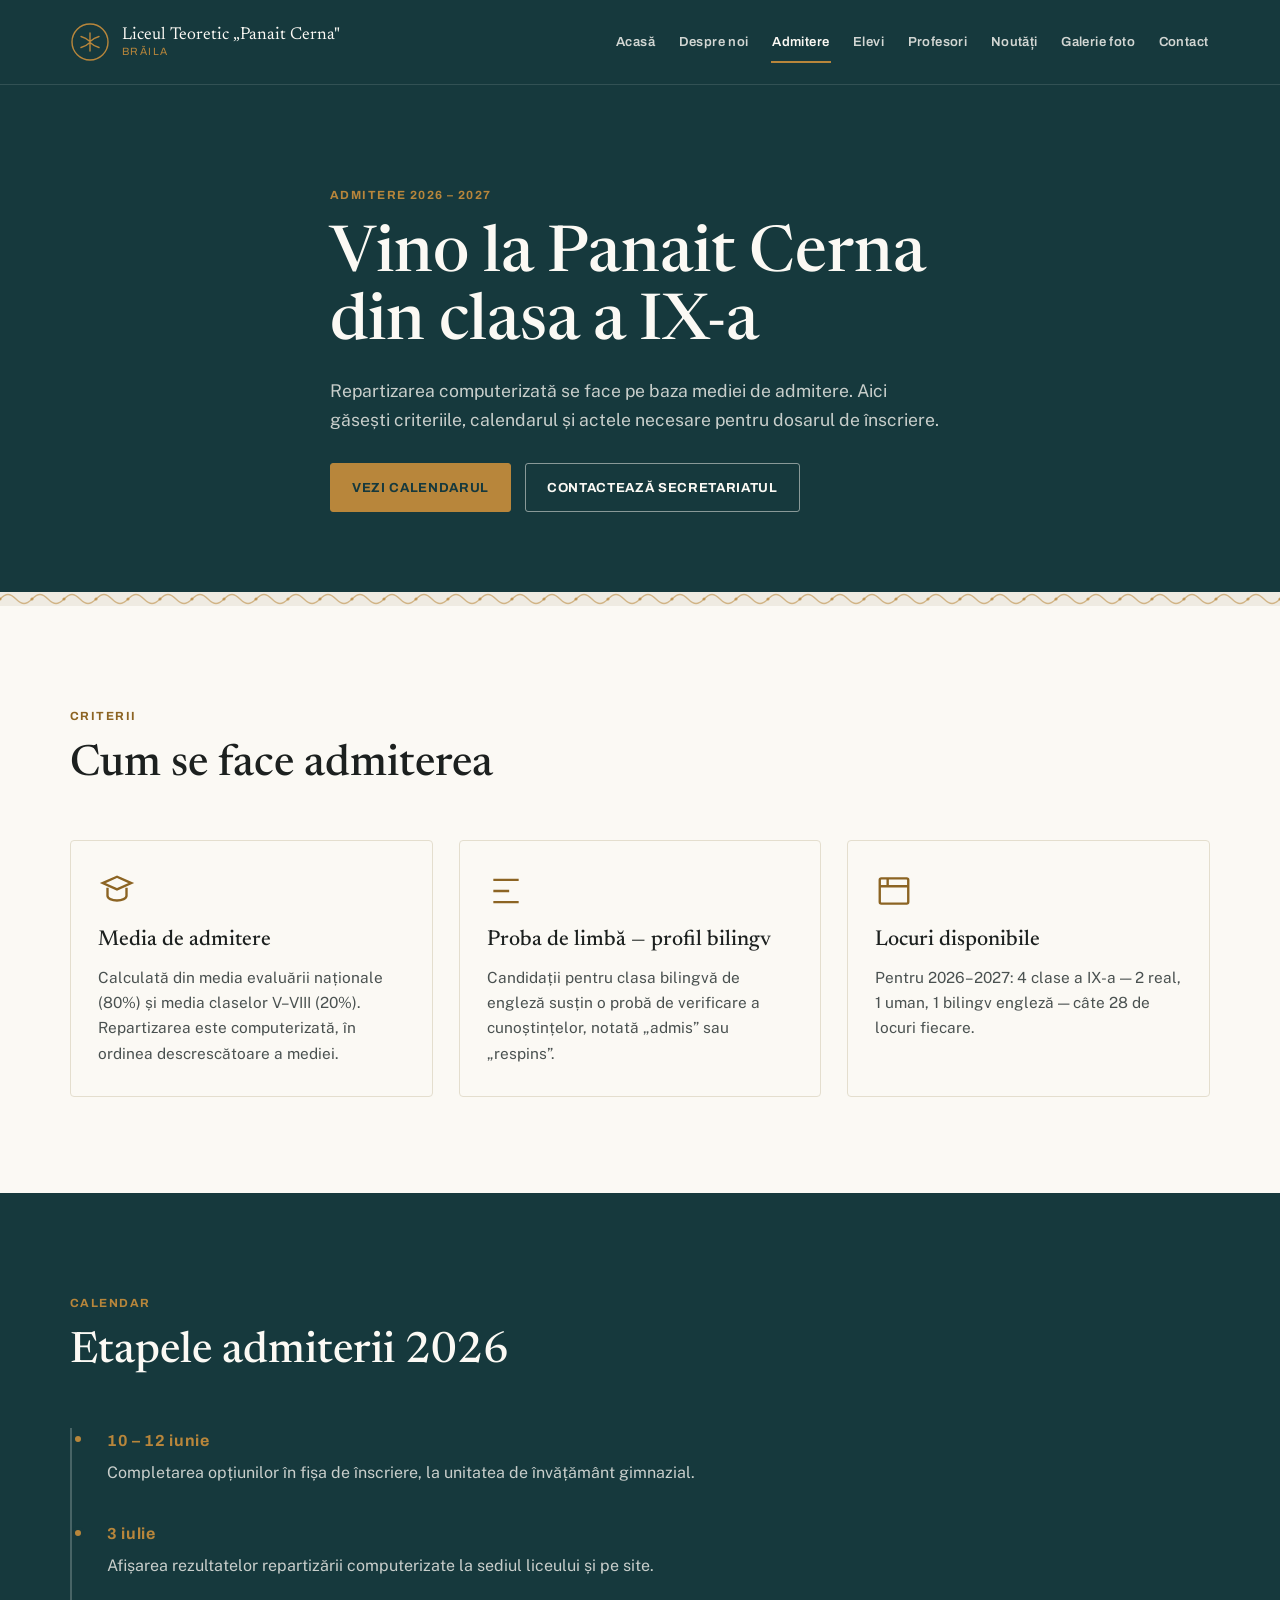
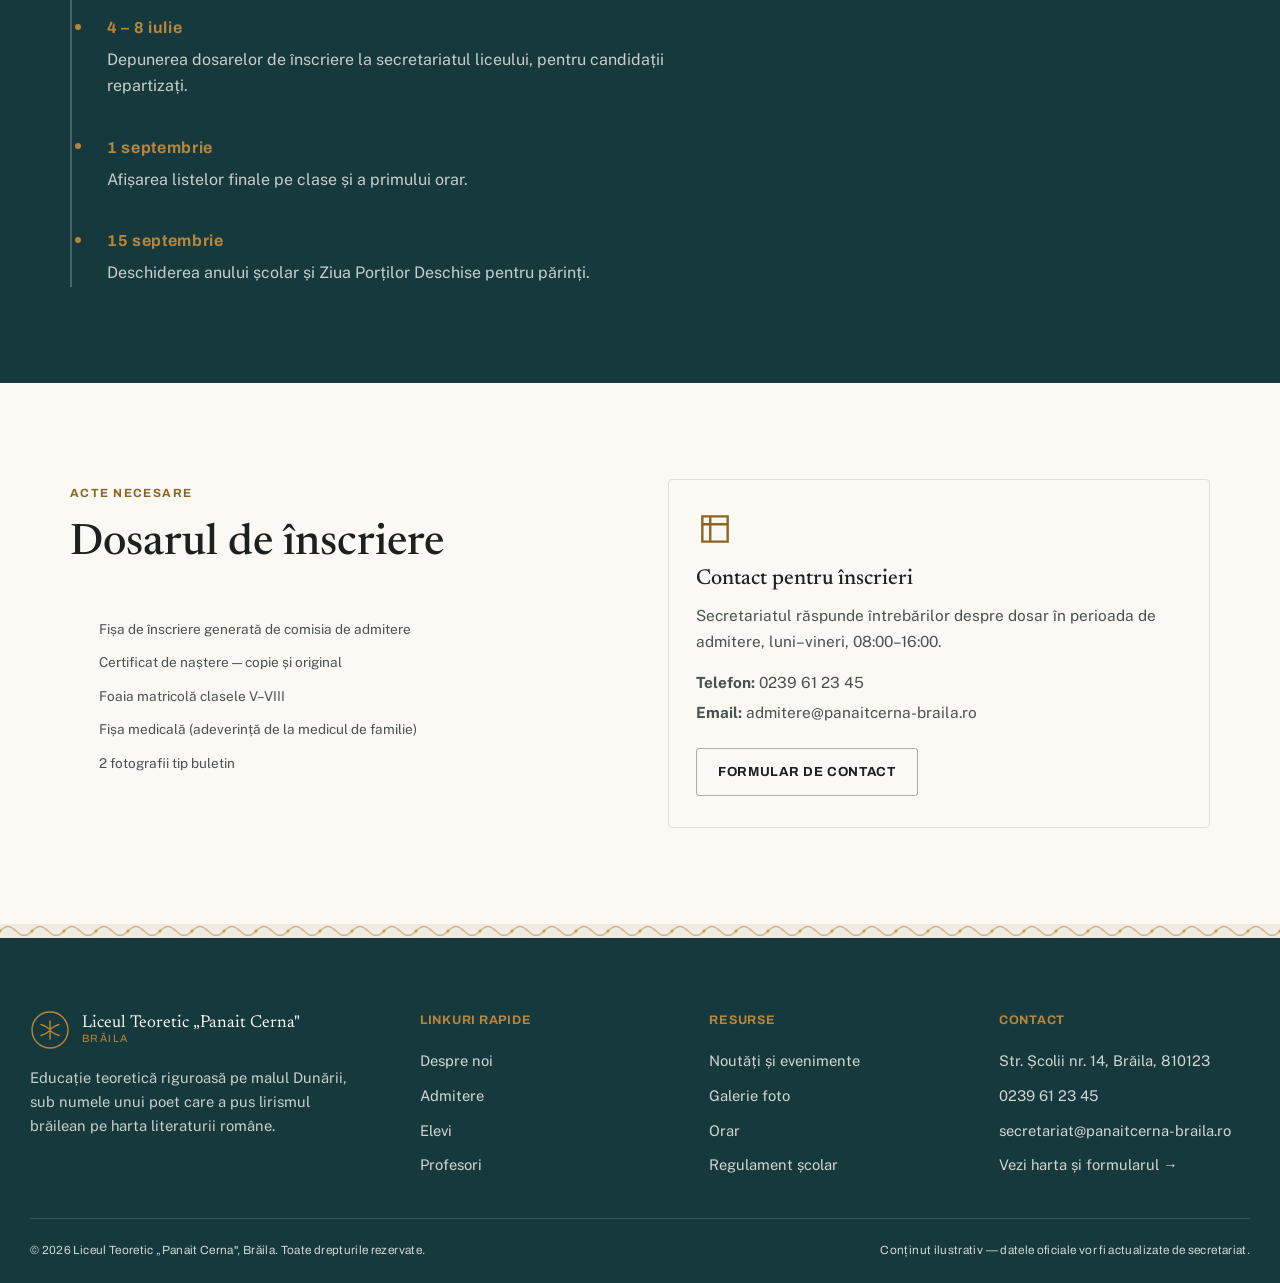
==== admitere.html @ e4e996fa "Site inițial Liceul Teoretic Panait Cerna - 8 pagini" ====
<!doctype html>
<html lang="ro">
<head>
<meta charset="UTF-8">
<meta name="viewport" content="width=device-width, initial-scale=1.0">
<title>Admitere — Liceul Teoretic „Panait Cerna" Brăila</title>
<link rel="stylesheet" href="assets/style.css">
</head>
<body>

<header class="site-header">
  <div class="container">
    <a href="index.html" class="brand">
      <svg class="brand-mark" viewBox="0 0 40 40" fill="none" stroke="currentColor" stroke-width="1.4">
        <circle cx="20" cy="20" r="18"/>
        <path d="M20 11v18M11 14.5c4.2 1 6.6 2.8 9 5 2.4-2.2 4.8-4 9-5M11 25.5c4.2-1 6.6-2.8 9-5 2.4 2.2 4.8 4 9 5" stroke-linecap="round" stroke-linejoin="round"/>
      </svg>
      <span class="brand-text">
        <span class="school">Liceul Teoretic „Panait Cerna"</span>
        <span class="city">Brăila</span>
      </span>
    </a>
    <nav class="main-nav" aria-label="Navigare principală">
      <a href="index.html">Acasă</a>
      <a href="despre-noi.html">Despre noi</a>
      <a href="admitere.html">Admitere</a>
      <a href="elevi.html">Elevi</a>
      <a href="profesori.html">Profesori</a>
      <a href="noutati.html">Noutăți</a>
      <a href="galerie.html">Galerie foto</a>
      <a href="contact.html">Contact</a>
    </nav>
    <button class="nav-toggle" aria-label="Deschide meniul" aria-expanded="false">
      <svg viewBox="0 0 24 24" fill="none" stroke="currentColor" stroke-width="2"><path d="M3 6h18M3 12h18M3 18h18" stroke-linecap="round"/></svg>
    </button>
  </div>
</header>

<main>

  <section class="page-hero">
    <div class="container" style="max-width:70ch">
      <span class="eyebrow">Admitere 2026 – 2027</span>
      <h1>Vino la Panait Cerna din clasa a IX-a</h1>
      <p class="lede">Repartizarea computerizată se face pe baza mediei de admitere. Aici găsești criteriile, calendarul și actele necesare pentru dosarul de înscriere.</p>
      <div class="hero-actions">
        <a href="#calendar" class="btn btn--brass">Vezi calendarul</a>
        <a href="contact.html" class="btn btn--outline">Contactează secretariatul</a>
      </div>
    </div>
  </section>

  <div class="ironwork"></div>

  <section class="section-alt">
    <div class="container">
      <div class="section-head reveal">
        <span class="eyebrow">Criterii</span>
        <h2>Cum se face admiterea</h2>
      </div>
      <div class="grid-3">
        <div class="card reveal">
          <svg class="icon" viewBox="0 0 24 24" fill="none" stroke="currentColor" stroke-width="1.5"><path d="M12 3 3 7l9 4 9-4-9-4Z"/><path d="M6 10v5c0 1.7 2.7 3 6 3s6-1.3 6-3v-5"/></svg>
          <h3>Media de admitere</h3>
          <p>Calculată din media evaluării naționale (80%) și media claselor V–VIII (20%). Repartizarea este computerizată, în ordinea descrescătoare a mediei.</p>
        </div>
        <div class="card reveal">
          <svg class="icon" viewBox="0 0 24 24" fill="none" stroke="currentColor" stroke-width="1.5"><path d="M4 5h16M4 12h10M4 19h16"/></svg>
          <h3>Proba de limbă — profil bilingv</h3>
          <p>Candidații pentru clasa bilingvă de engleză susțin o probă de verificare a cunoștințelor, notată „admis” sau „respins”.</p>
        </div>
        <div class="card reveal">
          <svg class="icon" viewBox="0 0 24 24" fill="none" stroke="currentColor" stroke-width="1.5"><rect x="3" y="4" width="18" height="16" rx="1"/><path d="M3 9h18M8 4v5"/></svg>
          <h3>Locuri disponibile</h3>
          <p>Pentru 2026–2027: 4 clase a IX-a — 2 real, 1 uman, 1 bilingv engleză — câte 28 de locuri fiecare.</p>
        </div>
      </div>
    </div>
  </section>

  <section class="section-deep" id="calendar">
    <div class="container">
      <div class="section-head reveal">
        <span class="eyebrow">Calendar</span>
        <h2>Etapele admiterii 2026</h2>
      </div>
      <div class="timeline reveal">
        <div class="timeline-item">
          <span class="year">10 – 12 iunie</span>
          <p>Completarea opțiunilor în fișa de înscriere, la unitatea de învățământ gimnazial.</p>
        </div>
        <div class="timeline-item">
          <span class="year">3 iulie</span>
          <p>Afișarea rezultatelor repartizării computerizate la sediul liceului și pe site.</p>
        </div>
        <div class="timeline-item">
          <span class="year">4 – 8 iulie</span>
          <p>Depunerea dosarelor de înscriere la secretariatul liceului, pentru candidații repartizați.</p>
        </div>
        <div class="timeline-item">
          <span class="year">1 septembrie</span>
          <p>Afișarea listelor finale pe clase și a primului orar.</p>
        </div>
        <div class="timeline-item">
          <span class="year">15 septembrie</span>
          <p>Deschiderea anului școlar și Ziua Porților Deschise pentru părinți.</p>
        </div>
      </div>
    </div>
  </section>

  <section class="section-alt">
    <div class="container contact-grid">
      <div class="reveal">
        <span class="eyebrow" style="color:var(--brass-deep)">Acte necesare</span>
        <h2 style="margin:.9rem 0 1.3rem">Dosarul de înscriere</h2>
        <div class="dept" style="border:none; box-shadow:none">
          <ul>
            <li><span>Fișa de înscriere generată de comisia de admitere</span></li>
            <li><span>Certificat de naștere — copie și original</span></li>
            <li><span>Foaia matricolă clasele V–VIII</span></li>
            <li><span>Fișa medicală (adeverință de la medicul de familie)</span></li>
            <li><span>2 fotografii tip buletin</span></li>
          </ul>
        </div>
      </div>
      <div class="card reveal">
        <svg class="icon" viewBox="0 0 24 24" fill="none" stroke="currentColor" stroke-width="1.5"><path d="M4 4h16v16H4z"/><path d="M4 9h16M9 4v16"/></svg>
        <h3>Contact pentru înscrieri</h3>
        <p style="margin-bottom:1rem">Secretariatul răspunde întrebărilor despre dosar în perioada de admitere, luni–vineri, 08:00–16:00.</p>
        <p style="margin-bottom:.3rem"><strong>Telefon:</strong> 0239 61 23 45</p>
        <p style="margin-bottom:1.4rem"><strong>Email:</strong> admitere@panaitcerna-braila.ro</p>
        <a href="contact.html" class="btn btn--outline-ink">Formular de contact</a>
      </div>
    </div>
  </section>

</main>

<div class="ironwork"></div>
<footer class="site-footer">
  <div class="container footer-grid">
    <div class="footer-about">
      <a href="index.html" class="brand">
        <svg class="brand-mark" viewBox="0 0 40 40" fill="none" stroke="currentColor" stroke-width="1.4">
          <circle cx="20" cy="20" r="18"/>
          <path d="M20 11v18M11 14.5c4.2 1 6.6 2.8 9 5 2.4-2.2 4.8-4 9-5M11 25.5c4.2-1 6.6-2.8 9-5 2.4 2.2 4.8 4 9 5" stroke-linecap="round" stroke-linejoin="round"/>
        </svg>
        <span class="brand-text">
          <span class="school">Liceul Teoretic „Panait Cerna"</span>
          <span class="city">Brăila</span>
        </span>
      </a>
      <p>Educație teoretică riguroasă pe malul Dunării, sub numele unui poet care a pus lirismul brăilean pe harta literaturii române.</p>
    </div>
    <div>
      <h4>Linkuri rapide</h4>
      <ul>
        <li><a href="despre-noi.html">Despre noi</a></li>
        <li><a href="admitere.html">Admitere</a></li>
        <li><a href="elevi.html">Elevi</a></li>
        <li><a href="profesori.html">Profesori</a></li>
      </ul>
    </div>
    <div>
      <h4>Resurse</h4>
      <ul>
        <li><a href="noutati.html">Noutăți și evenimente</a></li>
        <li><a href="galerie.html">Galerie foto</a></li>
        <li><a href="elevi.html#orar">Orar</a></li>
        <li><a href="elevi.html#regulament">Regulament școlar</a></li>
      </ul>
    </div>
    <div>
      <h4>Contact</h4>
      <ul>
        <li>Str. Școlii nr. 14, Brăila, 810123</li>
        <li>0239 61 23 45</li>
        <li>secretariat@panaitcerna-braila.ro</li>
        <li><a href="contact.html">Vezi harta și formularul →</a></li>
      </ul>
    </div>
  </div>
  <div class="container footer-bottom">
    <span>© 2026 Liceul Teoretic „Panait Cerna", Brăila. Toate drepturile rezervate.</span>
    <span>Conținut ilustrativ — datele oficiale vor fi actualizate de secretariat.</span>
  </div>
</footer>
<script src="assets/main.js"></script>
</body>
</html>
---- assets/style.css ----
/* =========================================================
   Liceul Teoretic „Panait Cerna" — Brăila
   Sistem de design: petrol de Dunăre + alamă + piatră
========================================================= */

@import url('https://fonts.googleapis.com/css2?family=Newsreader:ital,opsz,wght@0,6..72,400;0,6..72,500;0,6..72,600;1,6..72,500&family=Public+Sans:wght@400;500;600;700&family=Archivo:wght@600;700&display=swap');

:root{
  --teal-deep:#16393D;
  --teal:#24565C;
  --teal-tint:#1F4A50;
  --brass:#B8863B;
  --brass-deep:#8C6423;
  --terracotta:#B4552F;
  --stone:#EFEBE2;
  --stone-dim:#E4DECE;
  --ink:#1C201F;
  --ink-soft:#4A5150;
  --paper:#FBF9F4;

  --font-display:'Newsreader', Georgia, 'Times New Roman', serif;
  --font-body:'Public Sans', 'Segoe UI', sans-serif;
  --font-label:'Archivo', 'Segoe UI', sans-serif;

  --container:1220px;
  --nav-h:84px;
}

*,*::before,*::after{ box-sizing:border-box; }
html{ scroll-behavior:smooth; scroll-padding-top:var(--nav-h); }
@media (prefers-reduced-motion:reduce){ html{ scroll-behavior:auto; } }

body{
  margin:0;
  background:var(--stone);
  color:var(--ink);
  font-family:var(--font-body);
  font-size:16px;
  line-height:1.65;
  -webkit-font-smoothing:antialiased;
}

img,svg{ display:block; max-width:100%; }
a{ color:inherit; text-decoration:none; }

h1,h2,h3,h4{ font-family:var(--font-display); font-weight:500; margin:0; text-wrap:balance; }
h1{ font-size:clamp(2.4rem,5vw,4rem); line-height:1.06; }
h2{ font-size:clamp(1.9rem,3.4vw,2.7rem); line-height:1.12; }
h3{ font-size:1.35rem; line-height:1.25; }
p{ margin:0; }

.lede{ font-size:1.1rem; color:var(--ink-soft); max-width:56ch; }

.eyebrow{
  font-family:var(--font-label);
  font-weight:700;
  font-size:.74rem;
  letter-spacing:.12em;
  text-transform:uppercase;
  display:inline-flex;
  align-items:center;
  gap:.6em;
}

.container{ max-width:var(--container); margin:0 auto; padding:0 clamp(1.2rem,4vw,2.5rem); }

.visually-hidden{
  position:absolute; width:1px; height:1px; overflow:hidden;
  clip:rect(0 0 0 0); white-space:nowrap; border:0; padding:0; margin:-1px;
}

:focus-visible{ outline:3px solid var(--brass); outline-offset:3px; }

/* ---------- ironwork divider (signature motif) ---------- */
.ironwork{
  height:14px;
  background-image:url("data:image/svg+xml,%3Csvg xmlns='http://www.w3.org/2000/svg' width='64' height='14' viewBox='0 0 64 14'%3E%3Cpath d='M0,7 C6,1 10,1 16,7 C22,13 26,13 32,7 C38,1 42,1 48,7 C54,13 58,13 64,7' fill='none' stroke='%23B8863B' stroke-width='1.4' opacity='0.55'/%3E%3Ccircle cx='0' cy='7' r='1.6' fill='%23B8863B' opacity='0.7'/%3E%3Ccircle cx='32' cy='7' r='1.6' fill='%23B8863B' opacity='0.7'/%3E%3Ccircle cx='64' cy='7' r='1.6' fill='%23B8863B' opacity='0.7'/%3E%3C/svg%3E");
  background-repeat:repeat-x;
  background-size:64px 14px;
  background-position:center;
}
.ironwork--dim{ opacity:.6; }

/* ---------- buttons ---------- */
.btn{
  display:inline-flex; align-items:center; gap:.6em;
  font-family:var(--font-label); font-weight:700;
  font-size:.82rem; letter-spacing:.05em; text-transform:uppercase;
  padding:.95em 1.6em; border-radius:3px;
  border:1.5px solid transparent;
  transition:transform .16s ease, background .16s ease, color .16s ease, border-color .16s ease;
  cursor:pointer;
}
.btn:hover{ transform:translateY(-2px); }
.btn--brass{ background:var(--brass); color:var(--teal-deep); border-color:var(--brass); }
.btn--brass:hover{ background:var(--paper); color:var(--teal-deep); border-color:var(--paper); }
.btn--outline{ background:transparent; color:var(--paper); border-color:color-mix(in srgb, var(--paper) 50%, transparent); }
.btn--outline:hover{ background:var(--paper); color:var(--teal-deep); border-color:var(--paper); }
.btn--outline-ink{ background:transparent; color:var(--ink); border-color:color-mix(in srgb, var(--ink) 35%, transparent); }
.btn--outline-ink:hover{ background:var(--ink); color:var(--paper); border-color:var(--ink); }

/* ---------- header / nav ---------- */
.site-header{
  position:sticky; top:0; z-index:100;
  background:var(--teal-deep);
  border-bottom:1px solid color-mix(in srgb, var(--paper) 12%, transparent);
}
.site-header .container{
  height:var(--nav-h);
  display:flex; align-items:center; justify-content:space-between; gap:1.5rem;
}
.brand{ display:flex; align-items:center; gap:.75rem; color:var(--paper); }
.brand-mark{ width:40px; height:40px; flex:none; color:var(--brass); }
.brand-text{ display:flex; flex-direction:column; line-height:1.15; }
.brand-text .school{ font-family:var(--font-display); font-size:1.08rem; }
.brand-text .city{ font-family:var(--font-label); font-size:.66rem; letter-spacing:.14em; text-transform:uppercase; color:var(--brass); }

.main-nav{ display:flex; align-items:center; gap:clamp(.9rem,1.6vw,1.7rem); }
.main-nav a{
  font-family:var(--font-label); font-weight:600; font-size:.82rem;
  letter-spacing:.03em; color:color-mix(in srgb, var(--paper) 82%, transparent);
  padding:.4rem .1rem; position:relative;
}
.main-nav a::after{
  content:''; position:absolute; left:0; right:0; bottom:-4px; height:2px;
  background:var(--brass); transform:scaleX(0); transition:transform .18s ease;
}
.main-nav a:hover{ color:var(--paper); }
.main-nav a:hover::after,
.main-nav a[aria-current="page"]::after{ transform:scaleX(1); }
.main-nav a[aria-current="page"]{ color:var(--paper); }

.nav-toggle{
  display:none; background:transparent; border:1.5px solid color-mix(in srgb, var(--paper) 40%, transparent);
  border-radius:3px; width:42px; height:38px; align-items:center; justify-content:center;
  color:var(--paper); cursor:pointer;
}
.nav-toggle svg{ width:20px; height:20px; }

@media (max-width:980px){
  .main-nav{
    position:absolute; top:var(--nav-h); left:0; right:0;
    background:var(--teal-deep); flex-direction:column; align-items:stretch;
    padding:.5rem 0 1.2rem; gap:0;
    border-bottom:1px solid color-mix(in srgb, var(--paper) 14%, transparent);
    display:none;
  }
  .main-nav.is-open{ display:flex; }
  .main-nav a{ padding:.85rem clamp(1.2rem,4vw,2.5rem); }
  .main-nav a::after{ display:none; }
  .main-nav a[aria-current="page"]{ background:color-mix(in srgb, var(--paper) 8%, transparent); color:var(--brass); }
  .nav-toggle{ display:inline-flex; }
}

/* ---------- page hero ---------- */
.page-hero{ background:var(--teal-deep); color:var(--paper); padding:clamp(3.5rem,8vw,6rem) 0 clamp(3rem,7vw,5rem); }
.page-hero .eyebrow{ color:var(--brass); margin-bottom:1.1rem; }
.page-hero h1{ margin-bottom:1.1rem; max-width:24ch; }
.page-hero .lede{ color:color-mix(in srgb, var(--paper) 78%, transparent); }
.page-hero .hero-actions{ display:flex; flex-wrap:wrap; gap:.9rem; margin-top:1.8rem; }

.hero-home{ padding-top:clamp(4.5rem,10vw,7rem); }
.hero-home .container{ display:grid; grid-template-columns:1.25fr .85fr; gap:clamp(2rem,5vw,3.5rem); align-items:center; }
@media (max-width:900px){ .hero-home .container{ grid-template-columns:1fr; } }

.hero-emblem{ display:flex; justify-content:center; }
.hero-emblem svg{ width:min(230px,70%); }

/* ---------- sections ---------- */
section{ padding:clamp(4rem,8vw,6rem) 0; }
.section-alt{ background:var(--paper); }
.section-deep{ background:var(--teal-deep); color:var(--paper); }
.section-deep .eyebrow{ color:var(--brass); }
.section-head{ max-width:60ch; margin-bottom:clamp(2.2rem,5vw,3.2rem); }
.section-head .eyebrow{ color:var(--brass-deep); margin-bottom:.9rem; }
.section-deep .section-head .eyebrow{ color:var(--brass); }
.section-head h2{ margin-bottom:.9rem; }

/* ---------- stat row ---------- */
.stat-row{ display:grid; grid-template-columns:repeat(4,1fr); gap:1.5rem; }
@media (max-width:760px){ .stat-row{ grid-template-columns:repeat(2,1fr); } }
.stat{ border-left:2px solid var(--brass); padding-left:1rem; }
.stat .num{ font-family:var(--font-display); font-size:clamp(1.8rem,3.4vw,2.6rem); display:block; }
.stat .label{ font-family:var(--font-label); font-size:.72rem; letter-spacing:.06em; text-transform:uppercase; color:var(--ink-soft); }
.section-deep .stat .label{ color:color-mix(in srgb, var(--paper) 70%, transparent); }

/* ---------- cards ---------- */
.grid-3{ display:grid; grid-template-columns:repeat(3,1fr); gap:1.6rem; }
.grid-2{ display:grid; grid-template-columns:repeat(2,1fr); gap:1.6rem; }
@media (max-width:860px){ .grid-3{ grid-template-columns:1fr; } .grid-2{ grid-template-columns:1fr; } }

.card{
  background:var(--paper); border:1px solid var(--stone-dim);
  border-radius:4px; padding:1.9rem 1.7rem;
}
.card .icon{ width:38px; height:38px; color:var(--brass-deep); margin-bottom:1.1rem; }
.card h3{ margin-bottom:.65rem; }
.card p{ color:var(--ink-soft); font-size:.96rem; }

.section-deep .card{ background:var(--teal-tint); border-color:color-mix(in srgb, var(--paper) 14%, transparent); }
.section-deep .card .icon{ color:var(--brass); }
.section-deep .card p{ color:color-mix(in srgb, var(--paper) 78%, transparent); }

/* ---------- news / article cards ---------- */
.news-grid{ display:grid; grid-template-columns:repeat(3,1fr); gap:1.6rem; }
@media (max-width:900px){ .news-grid{ grid-template-columns:1fr; } }
.news-card{ background:var(--paper); border:1px solid var(--stone-dim); border-radius:4px; overflow:hidden; display:flex; flex-direction:column; }
.news-thumb{ height:120px; display:flex; align-items:center; justify-content:center; }
.news-thumb svg{ width:56px; height:56px; }
.news-body{ padding:1.5rem 1.5rem 1.7rem; display:flex; flex-direction:column; gap:.7rem; flex:1; }
.news-meta{ display:flex; align-items:center; gap:.7rem; font-family:var(--font-label); font-size:.7rem; letter-spacing:.05em; text-transform:uppercase; color:var(--ink-soft); }
.news-tag{ background:color-mix(in srgb, var(--terracotta) 12%, transparent); color:var(--terracotta); padding:.25em .6em; border-radius:2px; font-weight:700; }
.news-body h3{ font-size:1.15rem; }
.news-body p{ color:var(--ink-soft); font-size:.92rem; }
.news-link{ font-family:var(--font-label); font-weight:700; font-size:.78rem; letter-spacing:.04em; text-transform:uppercase; color:var(--brass-deep); margin-top:auto; }
.news-link:hover{ color:var(--terracotta); }

.news-list{ display:flex; flex-direction:column; gap:1.4rem; }
.news-row{ display:grid; grid-template-columns:110px 1fr; gap:1.6rem; padding:1.6rem 0; border-bottom:1px solid var(--stone-dim); }
.news-row:last-child{ border-bottom:none; }
@media (max-width:640px){ .news-row{ grid-template-columns:1fr; gap:.6rem; } }
.news-date{ font-family:var(--font-label); font-weight:700; }
.news-date .day{ display:block; font-size:1.7rem; color:var(--teal-deep); }
.news-date .month{ display:block; font-size:.72rem; letter-spacing:.08em; text-transform:uppercase; color:var(--ink-soft); }

/* ---------- timeline (istoric / calendar) ---------- */
.timeline{ position:relative; padding-left:2.2rem; border-left:2px solid var(--stone-dim); display:flex; flex-direction:column; gap:2.2rem; }
.timeline-item{ position:relative; }
.timeline-item::before{
  content:''; position:absolute; left:-2.2rem; top:.35rem; width:12px; height:12px;
  background:var(--brass); border-radius:50%; border:3px solid var(--stone);
}
.section-deep .timeline{ border-color:color-mix(in srgb, var(--paper) 22%, transparent); }
.section-deep .timeline-item::before{ border-color:var(--teal-deep); }
.timeline-item .year{ font-family:var(--font-label); font-weight:700; color:var(--brass-deep); letter-spacing:.04em; display:block; margin-bottom:.35rem; }
.section-deep .timeline-item .year{ color:var(--brass); }
.timeline-item p{ color:var(--ink-soft); max-width:60ch; }
.section-deep .timeline-item p{ color:color-mix(in srgb, var(--paper) 78%, transparent); }

/* ---------- table (orar) ---------- */
.table-wrap{ overflow-x:auto; border:1px solid var(--stone-dim); border-radius:4px; }
table{ width:100%; border-collapse:collapse; min-width:640px; background:var(--paper); }
th,td{ padding:.85rem 1rem; text-align:left; border-bottom:1px solid var(--stone-dim); font-size:.92rem; }
th{ font-family:var(--font-label); font-size:.72rem; text-transform:uppercase; letter-spacing:.05em; background:var(--teal-deep); color:var(--paper); }
tr:last-child td{ border-bottom:none; }
tr:nth-child(even) td{ background:color-mix(in srgb, var(--stone) 55%, transparent); }

/* ---------- leadership / staff ---------- */
.person-grid{ display:grid; grid-template-columns:repeat(4,1fr); gap:1.4rem; }
@media (max-width:960px){ .person-grid{ grid-template-columns:repeat(2,1fr); } }
@media (max-width:520px){ .person-grid{ grid-template-columns:1fr; } }
.person{ background:var(--paper); border:1px solid var(--stone-dim); border-radius:4px; padding:1.6rem; text-align:left; }
.person-avatar{ width:56px; height:56px; border-radius:50%; background:var(--teal-deep); color:var(--brass); display:flex; align-items:center; justify-content:center; font-family:var(--font-display); font-size:1.2rem; margin-bottom:1rem; }
.person .name{ font-weight:700; font-size:1rem; }
.person .role{ font-family:var(--font-label); font-size:.72rem; letter-spacing:.04em; text-transform:uppercase; color:var(--brass-deep); margin:.3rem 0 .6rem; }
.person .bio{ font-size:.88rem; color:var(--ink-soft); }

.dept{ background:var(--paper); border:1px solid var(--stone-dim); border-radius:4px; padding:1.8rem; }
.dept h3{ margin-bottom:1rem; padding-bottom:1rem; border-bottom:1px dashed var(--stone-dim); }
.dept ul{ list-style:none; margin:0; padding:0; display:flex; flex-direction:column; gap:.7rem; }
.dept li{ display:flex; justify-content:space-between; gap:1rem; font-size:.92rem; }
.dept li span:last-child{ color:var(--ink-soft); font-size:.85rem; text-align:right; }

/* ---------- gallery ---------- */
.gallery-grid{ display:grid; grid-template-columns:repeat(3,1fr); gap:1.2rem; }
@media (max-width:860px){ .gallery-grid{ grid-template-columns:repeat(2,1fr); } }
@media (max-width:520px){ .gallery-grid{ grid-template-columns:1fr; } }
.gallery-tile{
  aspect-ratio:4/3; border-radius:4px; position:relative; overflow:hidden;
  display:flex; align-items:flex-end; padding:1.2rem;
  color:var(--paper); isolation:isolate;
}
.gallery-tile::before{ content:''; position:absolute; inset:0; z-index:-1; opacity:.92; }
.gallery-tile svg{ position:absolute; right:1rem; top:1rem; width:34px; height:34px; opacity:.55; }
.gallery-tile .cap{ font-family:var(--font-label); font-weight:700; font-size:.9rem; letter-spacing:.02em; text-shadow:0 1px 6px rgba(0,0,0,.35); }
.gallery-tile .sub{ display:block; font-family:var(--font-body); font-weight:400; font-size:.78rem; opacity:.85; margin-top:.15rem; text-transform:none; letter-spacing:0; }

.g1::before{ background:linear-gradient(155deg,#24565C,#16393D); }
.g2::before{ background:linear-gradient(155deg,#B8863B,#8C6423); }
.g3::before{ background:linear-gradient(155deg,#B4552F,#7C3A1F); }
.g4::before{ background:linear-gradient(155deg,#4A5150,#1C201F); }
.g5::before{ background:linear-gradient(155deg,#8C6423,#16393D); }
.g6::before{ background:linear-gradient(155deg,#24565C,#B4552F); }

/* ---------- contact / form ---------- */
.contact-grid{ display:grid; grid-template-columns:1fr 1fr; gap:clamp(2rem,5vw,3.5rem); align-items:start; }
@media (max-width:900px){ .contact-grid{ grid-template-columns:1fr; } }
.contact-detail{ display:flex; gap:1rem; margin-bottom:1.6rem; }
.contact-detail .icon{ width:22px; height:22px; flex:none; color:var(--brass); margin-top:.15rem; }
.contact-detail .k{ font-family:var(--font-label); font-size:.72rem; text-transform:uppercase; letter-spacing:.08em; color:color-mix(in srgb, var(--paper) 65%, transparent); display:block; margin-bottom:.25rem; }
.contact-detail .v{ font-size:1.02rem; }

.map-frame{ border:1px solid color-mix(in srgb, var(--paper) 22%, transparent); border-radius:4px; padding:1.3rem; background:color-mix(in srgb, var(--paper) 5%, transparent); margin-top:1.5rem; }

.form-field{ display:flex; flex-direction:column; gap:.45rem; margin-bottom:1.3rem; }
.form-field label{ font-family:var(--font-label); font-size:.76rem; font-weight:700; letter-spacing:.04em; text-transform:uppercase; color:var(--ink-soft); }
.form-field input, .form-field textarea, .form-field select{
  font-family:var(--font-body); font-size:.98rem; padding:.85em 1em;
  border:1.5px solid var(--stone-dim); border-radius:3px; background:var(--paper); color:var(--ink);
}
.form-field input:focus, .form-field textarea:focus, .form-field select:focus{ outline:3px solid var(--brass); outline-offset:1px; border-color:var(--brass); }
.form-row-2{ display:grid; grid-template-columns:1fr 1fr; gap:1.2rem; }
@media (max-width:520px){ .form-row-2{ grid-template-columns:1fr; } }
.form-note{ font-size:.82rem; color:var(--ink-soft); margin-top:.6rem; }

/* ---------- footer ---------- */
.site-footer{ background:var(--teal-deep); color:color-mix(in srgb, var(--paper) 82%, transparent); }
.footer-grid{ padding:clamp(3rem,6vw,4.5rem) 0 2.5rem; display:grid; grid-template-columns:1.4fr 1fr 1fr 1fr; gap:2.4rem; }
@media (max-width:860px){ .footer-grid{ grid-template-columns:1fr 1fr; } }
@media (max-width:520px){ .footer-grid{ grid-template-columns:1fr; } }
.footer-grid h4{ font-family:var(--font-label); font-size:.78rem; letter-spacing:.06em; text-transform:uppercase; color:var(--brass); margin-bottom:1.2rem; font-weight:700; }
.footer-grid ul{ list-style:none; margin:0; padding:0; display:flex; flex-direction:column; gap:.65rem; font-size:.92rem; }
.footer-grid ul a:hover{ color:var(--brass); }
.footer-about p{ font-size:.92rem; max-width:36ch; color:color-mix(in srgb, var(--paper) 78%, transparent); }
.footer-about .brand{ margin-bottom:1rem; }
.footer-bottom{ border-top:1px solid color-mix(in srgb, var(--paper) 14%, transparent); padding:1.4rem 0; display:flex; justify-content:space-between; flex-wrap:wrap; gap:.8rem; font-family:var(--font-label); font-size:.74rem; letter-spacing:.03em; }

/* ---------- reveal on scroll ---------- */
.reveal{ opacity:0; transform:translateY(16px); transition:opacity .6s ease, transform .6s ease; }
.reveal.is-visible{ opacity:1; transform:none; }
@media (prefers-reduced-motion:reduce){ .reveal{ opacity:1; transform:none; transition:none; } }
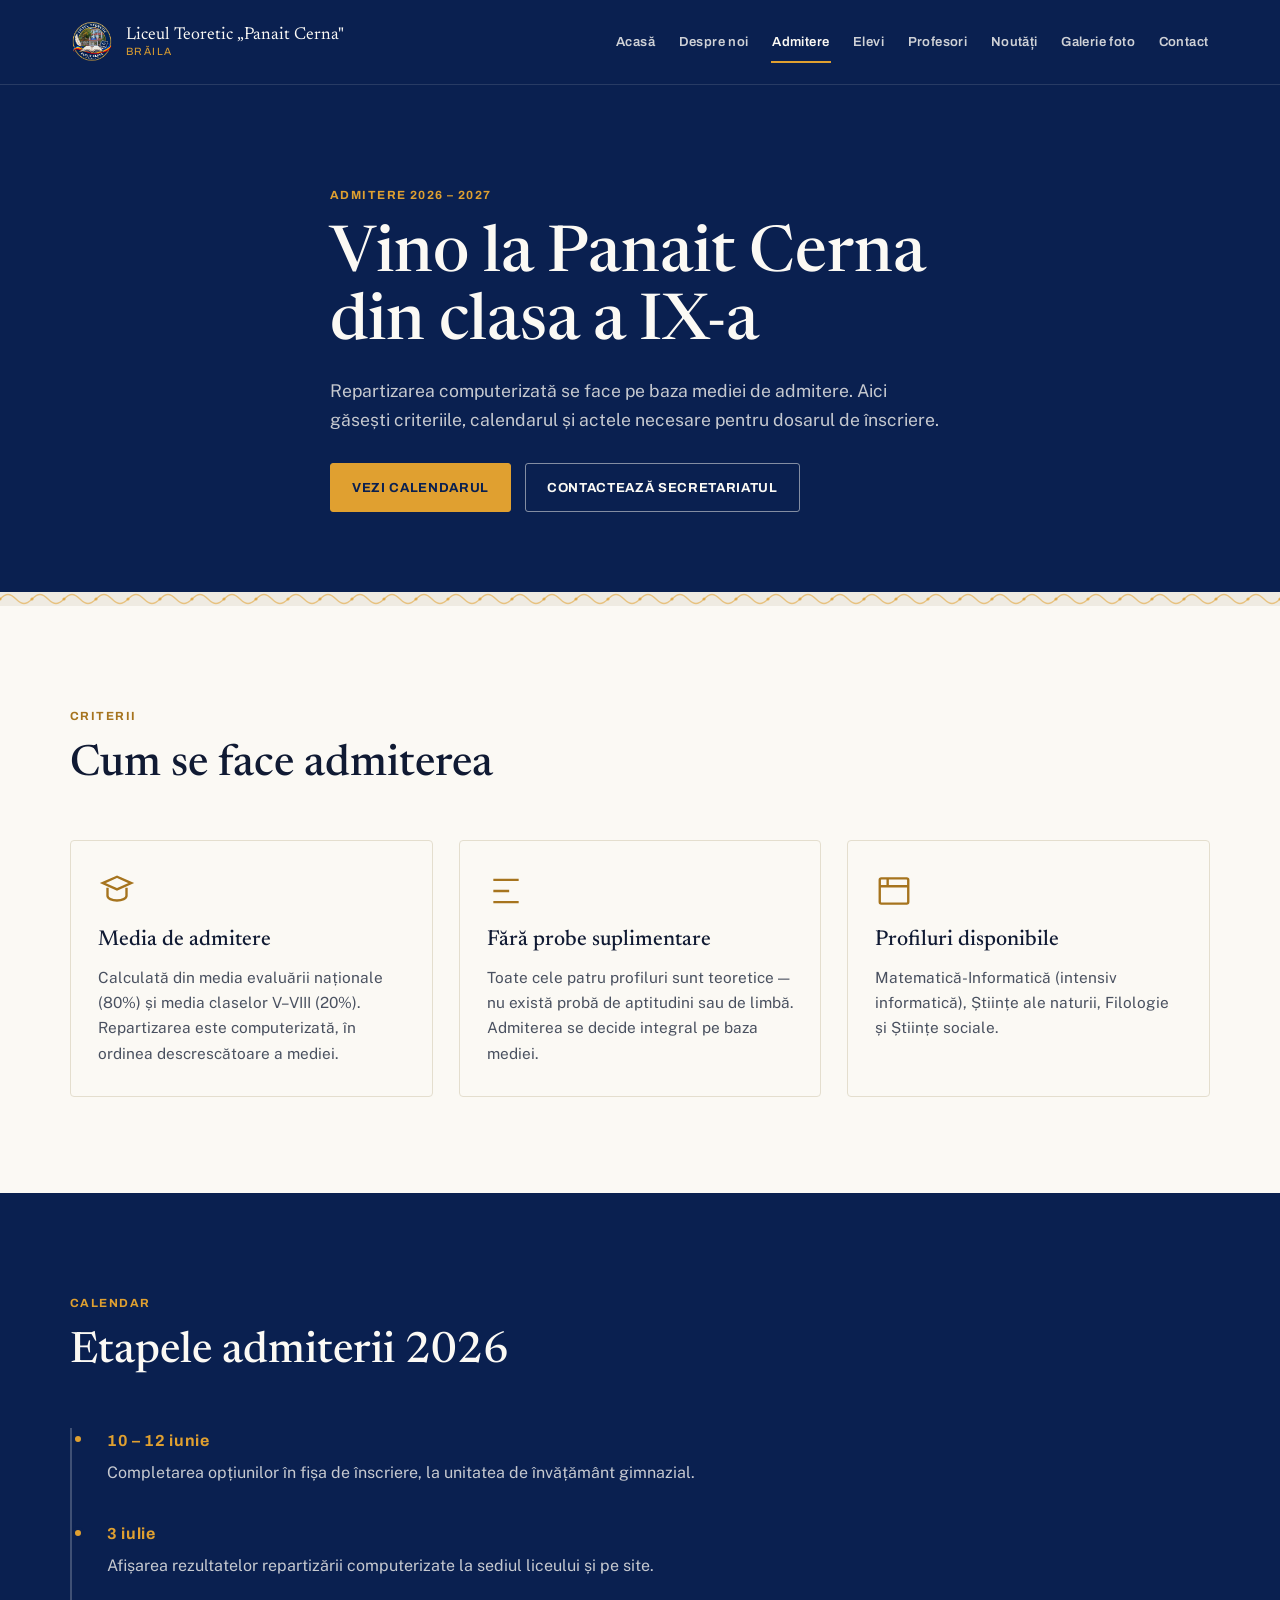
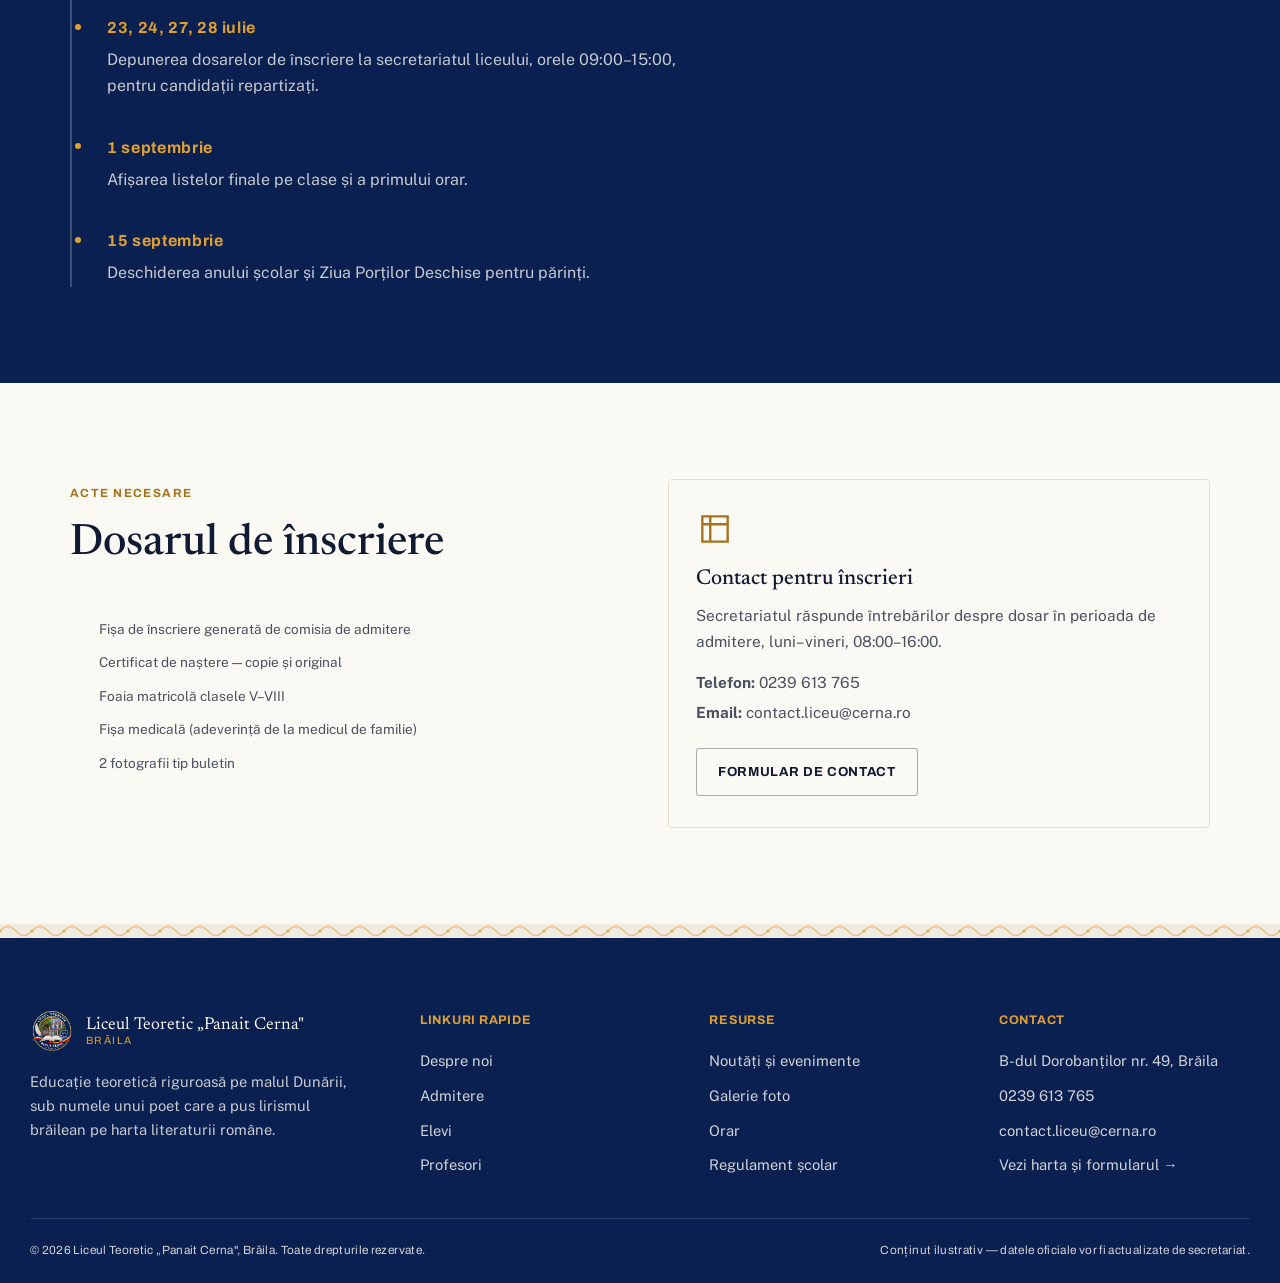
==== commit a9d41966: "Adaug date reale de pe site-ul vechi: adresa, telefon, email, profiluri, misiune, valori, calendar a" ====
--- a/admitere.html
+++ b/admitere.html
@@ -11,10 +11,7 @@
 <header class="site-header">
   <div class="container">
     <a href="index.html" class="brand">
-      <svg class="brand-mark" viewBox="0 0 40 40" fill="none" stroke="currentColor" stroke-width="1.4">
-        <circle cx="20" cy="20" r="18"/>
-        <path d="M20 11v18M11 14.5c4.2 1 6.6 2.8 9 5 2.4-2.2 4.8-4 9-5M11 25.5c4.2-1 6.6-2.8 9-5 2.4 2.2 4.8 4 9 5" stroke-linecap="round" stroke-linejoin="round"/>
-      </svg>
+      <img class="brand-mark" src="assets/img/sigla-liceu.png" alt="Sigla Liceului Teoretic Panait Cerna">
       <span class="brand-text">
         <span class="school">Liceul Teoretic „Panait Cerna"</span>
         <span class="city">Brăila</span>
@@ -66,13 +63,13 @@
         </div>
         <div class="card reveal">
           <svg class="icon" viewBox="0 0 24 24" fill="none" stroke="currentColor" stroke-width="1.5"><path d="M4 5h16M4 12h10M4 19h16"/></svg>
-          <h3>Proba de limbă — profil bilingv</h3>
-          <p>Candidații pentru clasa bilingvă de engleză susțin o probă de verificare a cunoștințelor, notată „admis” sau „respins”.</p>
+          <h3>Fără probe suplimentare</h3>
+          <p>Toate cele patru profiluri sunt teoretice — nu există probă de aptitudini sau de limbă. Admiterea se decide integral pe baza mediei.</p>
         </div>
         <div class="card reveal">
           <svg class="icon" viewBox="0 0 24 24" fill="none" stroke="currentColor" stroke-width="1.5"><rect x="3" y="4" width="18" height="16" rx="1"/><path d="M3 9h18M8 4v5"/></svg>
-          <h3>Locuri disponibile</h3>
-          <p>Pentru 2026–2027: 4 clase a IX-a — 2 real, 1 uman, 1 bilingv engleză — câte 28 de locuri fiecare.</p>
+          <h3>Profiluri disponibile</h3>
+          <p>Matematică-Informatică (intensiv informatică), Științe ale naturii, Filologie și Științe sociale.</p>
         </div>
       </div>
     </div>
@@ -94,8 +91,8 @@
           <p>Afișarea rezultatelor repartizării computerizate la sediul liceului și pe site.</p>
         </div>
         <div class="timeline-item">
-          <span class="year">4 – 8 iulie</span>
-          <p>Depunerea dosarelor de înscriere la secretariatul liceului, pentru candidații repartizați.</p>
+          <span class="year">23, 24, 27, 28 iulie</span>
+          <p>Depunerea dosarelor de înscriere la secretariatul liceului, orele 09:00–15:00, pentru candidații repartizați.</p>
         </div>
         <div class="timeline-item">
           <span class="year">1 septembrie</span>
@@ -128,8 +125,8 @@
         <svg class="icon" viewBox="0 0 24 24" fill="none" stroke="currentColor" stroke-width="1.5"><path d="M4 4h16v16H4z"/><path d="M4 9h16M9 4v16"/></svg>
         <h3>Contact pentru înscrieri</h3>
         <p style="margin-bottom:1rem">Secretariatul răspunde întrebărilor despre dosar în perioada de admitere, luni–vineri, 08:00–16:00.</p>
-        <p style="margin-bottom:.3rem"><strong>Telefon:</strong> 0239 61 23 45</p>
-        <p style="margin-bottom:1.4rem"><strong>Email:</strong> admitere@panaitcerna-braila.ro</p>
+        <p style="margin-bottom:.3rem"><strong>Telefon:</strong> 0239 613 765</p>
+        <p style="margin-bottom:1.4rem"><strong>Email:</strong> contact.liceu@cerna.ro</p>
         <a href="contact.html" class="btn btn--outline-ink">Formular de contact</a>
       </div>
     </div>
@@ -142,10 +139,7 @@
   <div class="container footer-grid">
     <div class="footer-about">
       <a href="index.html" class="brand">
-        <svg class="brand-mark" viewBox="0 0 40 40" fill="none" stroke="currentColor" stroke-width="1.4">
-          <circle cx="20" cy="20" r="18"/>
-          <path d="M20 11v18M11 14.5c4.2 1 6.6 2.8 9 5 2.4-2.2 4.8-4 9-5M11 25.5c4.2-1 6.6-2.8 9-5 2.4 2.2 4.8 4 9 5" stroke-linecap="round" stroke-linejoin="round"/>
-        </svg>
+        <img class="brand-mark" src="assets/img/sigla-liceu.png" alt="Sigla Liceului Teoretic Panait Cerna">
         <span class="brand-text">
           <span class="school">Liceul Teoretic „Panait Cerna"</span>
           <span class="city">Brăila</span>
@@ -174,9 +168,9 @@
     <div>
       <h4>Contact</h4>
       <ul>
-        <li>Str. Școlii nr. 14, Brăila, 810123</li>
-        <li>0239 61 23 45</li>
-        <li>secretariat@panaitcerna-braila.ro</li>
+        <li>B-dul Dorobanților nr. 49, Brăila</li>
+        <li>0239 613 765</li>
+        <li>contact.liceu@cerna.ro</li>
         <li><a href="contact.html">Vezi harta și formularul →</a></li>
       </ul>
     </div>
--- a/assets/style.css
+++ b/assets/style.css
@@ -6,16 +6,16 @@
 @import url('https://fonts.googleapis.com/css2?family=Newsreader:ital,opsz,wght@0,6..72,400;0,6..72,500;0,6..72,600;1,6..72,500&family=Public+Sans:wght@400;500;600;700&family=Archivo:wght@600;700&display=swap');
 
 :root{
-  --teal-deep:#16393D;
-  --teal:#24565C;
-  --teal-tint:#1F4A50;
-  --brass:#B8863B;
-  --brass-deep:#8C6423;
-  --terracotta:#B4552F;
+  --teal-deep:#0A2050;
+  --teal:#123B7A;
+  --teal-tint:#132C5C;
+  --brass:#E0A030;
+  --brass-deep:#A6741E;
+  --terracotta:#8B4B3E;
   --stone:#EFEBE2;
   --stone-dim:#E4DECE;
-  --ink:#1C201F;
-  --ink-soft:#4A5150;
+  --ink:#101A33;
+  --ink-soft:#4A5160;
   --paper:#FBF9F4;
 
   --font-display:'Newsreader', Georgia, 'Times New Roman', serif;
@@ -74,7 +74,7 @@
 /* ---------- ironwork divider (signature motif) ---------- */
 .ironwork{
   height:14px;
-  background-image:url("data:image/svg+xml,%3Csvg xmlns='http://www.w3.org/2000/svg' width='64' height='14' viewBox='0 0 64 14'%3E%3Cpath d='M0,7 C6,1 10,1 16,7 C22,13 26,13 32,7 C38,1 42,1 48,7 C54,13 58,13 64,7' fill='none' stroke='%23B8863B' stroke-width='1.4' opacity='0.55'/%3E%3Ccircle cx='0' cy='7' r='1.6' fill='%23B8863B' opacity='0.7'/%3E%3Ccircle cx='32' cy='7' r='1.6' fill='%23B8863B' opacity='0.7'/%3E%3Ccircle cx='64' cy='7' r='1.6' fill='%23B8863B' opacity='0.7'/%3E%3C/svg%3E");
+  background-image:url("data:image/svg+xml,%3Csvg xmlns='http://www.w3.org/2000/svg' width='64' height='14' viewBox='0 0 64 14'%3E%3Cpath d='M0,7 C6,1 10,1 16,7 C22,13 26,13 32,7 C38,1 42,1 48,7 C54,13 58,13 64,7' fill='none' stroke='%23E0A030' stroke-width='1.4' opacity='0.55'/%3E%3Ccircle cx='0' cy='7' r='1.6' fill='%23E0A030' opacity='0.7'/%3E%3Ccircle cx='32' cy='7' r='1.6' fill='%23E0A030' opacity='0.7'/%3E%3Ccircle cx='64' cy='7' r='1.6' fill='%23E0A030' opacity='0.7'/%3E%3C/svg%3E");
   background-repeat:repeat-x;
   background-size:64px 14px;
   background-position:center;
@@ -110,7 +110,7 @@
   display:flex; align-items:center; justify-content:space-between; gap:1.5rem;
 }
 .brand{ display:flex; align-items:center; gap:.75rem; color:var(--paper); }
-.brand-mark{ width:40px; height:40px; flex:none; color:var(--brass); }
+.brand-mark{ width:44px; height:44px; flex:none; object-fit:contain; }
 .brand-text{ display:flex; flex-direction:column; line-height:1.15; }
 .brand-text .school{ font-family:var(--font-display); font-size:1.08rem; }
 .brand-text .city{ font-family:var(--font-label); font-size:.66rem; letter-spacing:.14em; text-transform:uppercase; color:var(--brass); }
@@ -164,7 +164,7 @@
 @media (max-width:900px){ .hero-home .container{ grid-template-columns:1fr; } }
 
 .hero-emblem{ display:flex; justify-content:center; }
-.hero-emblem svg{ width:min(230px,70%); }
+.hero-emblem img, .hero-emblem svg{ width:min(300px,78%); filter:drop-shadow(0 12px 28px rgba(0,0,0,.35)); }
 
 /* ---------- sections ---------- */
 section{ padding:clamp(4rem,8vw,6rem) 0; }
@@ -187,7 +187,9 @@
 /* ---------- cards ---------- */
 .grid-3{ display:grid; grid-template-columns:repeat(3,1fr); gap:1.6rem; }
 .grid-2{ display:grid; grid-template-columns:repeat(2,1fr); gap:1.6rem; }
-@media (max-width:860px){ .grid-3{ grid-template-columns:1fr; } .grid-2{ grid-template-columns:1fr; } }
+.grid-4{ display:grid; grid-template-columns:repeat(4,1fr); gap:1.2rem; }
+@media (max-width:860px){ .grid-3{ grid-template-columns:1fr; } .grid-2{ grid-template-columns:1fr; } .grid-4{ grid-template-columns:repeat(2,1fr); } }
+@media (max-width:520px){ .grid-4{ grid-template-columns:1fr; } }
 
 .card{
   background:var(--paper); border:1px solid var(--stone-dim);
@@ -275,12 +277,12 @@
 .gallery-tile .cap{ font-family:var(--font-label); font-weight:700; font-size:.9rem; letter-spacing:.02em; text-shadow:0 1px 6px rgba(0,0,0,.35); }
 .gallery-tile .sub{ display:block; font-family:var(--font-body); font-weight:400; font-size:.78rem; opacity:.85; margin-top:.15rem; text-transform:none; letter-spacing:0; }
 
-.g1::before{ background:linear-gradient(155deg,#24565C,#16393D); }
-.g2::before{ background:linear-gradient(155deg,#B8863B,#8C6423); }
-.g3::before{ background:linear-gradient(155deg,#B4552F,#7C3A1F); }
-.g4::before{ background:linear-gradient(155deg,#4A5150,#1C201F); }
-.g5::before{ background:linear-gradient(155deg,#8C6423,#16393D); }
-.g6::before{ background:linear-gradient(155deg,#24565C,#B4552F); }
+.g1::before{ background:linear-gradient(155deg,#123B7A,#0A2050); }
+.g2::before{ background:linear-gradient(155deg,#E0A030,#A6741E); }
+.g3::before{ background:linear-gradient(155deg,#8B4B3E,#5C3129); }
+.g4::before{ background:linear-gradient(155deg,#4A5160,#101A33); }
+.g5::before{ background:linear-gradient(155deg,#A6741E,#0A2050); }
+.g6::before{ background:linear-gradient(155deg,#123B7A,#8B4B3E); }
 
 /* ---------- contact / form ---------- */
 .contact-grid{ display:grid; grid-template-columns:1fr 1fr; gap:clamp(2rem,5vw,3.5rem); align-items:start; }
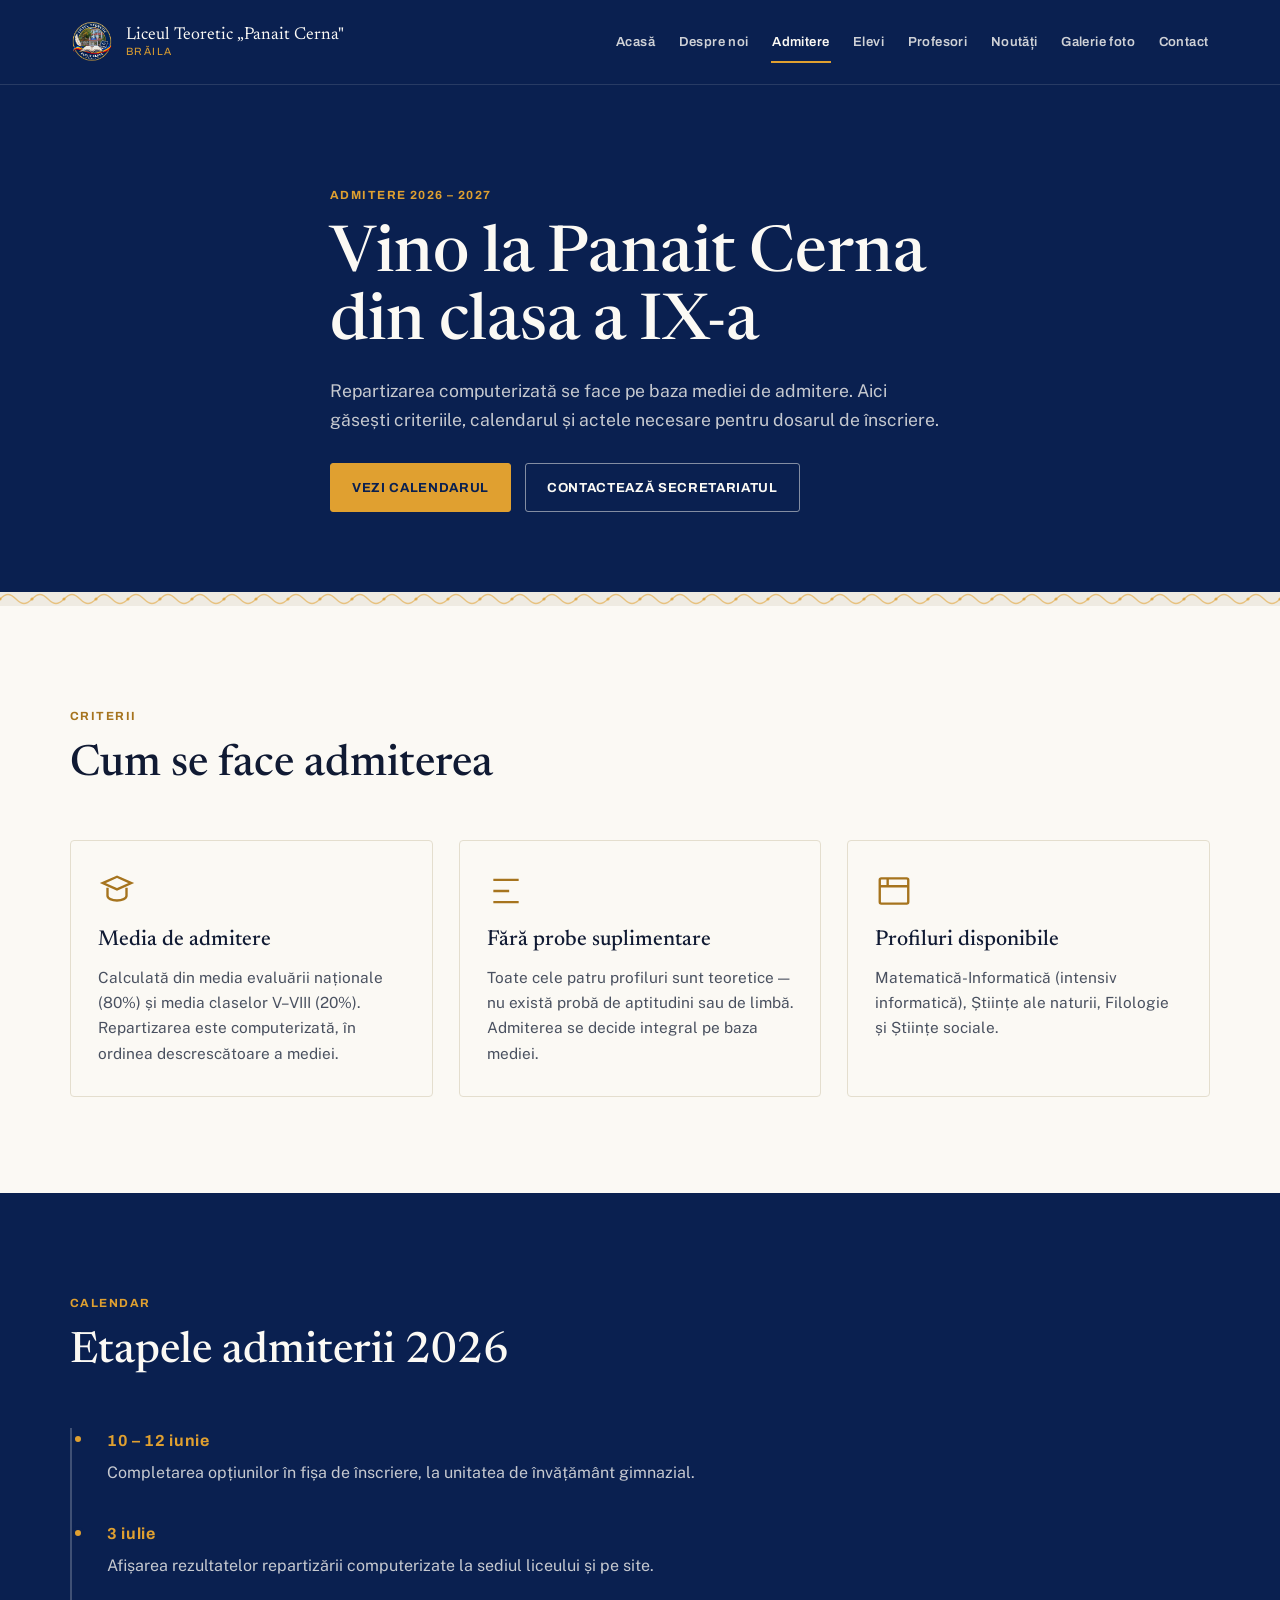
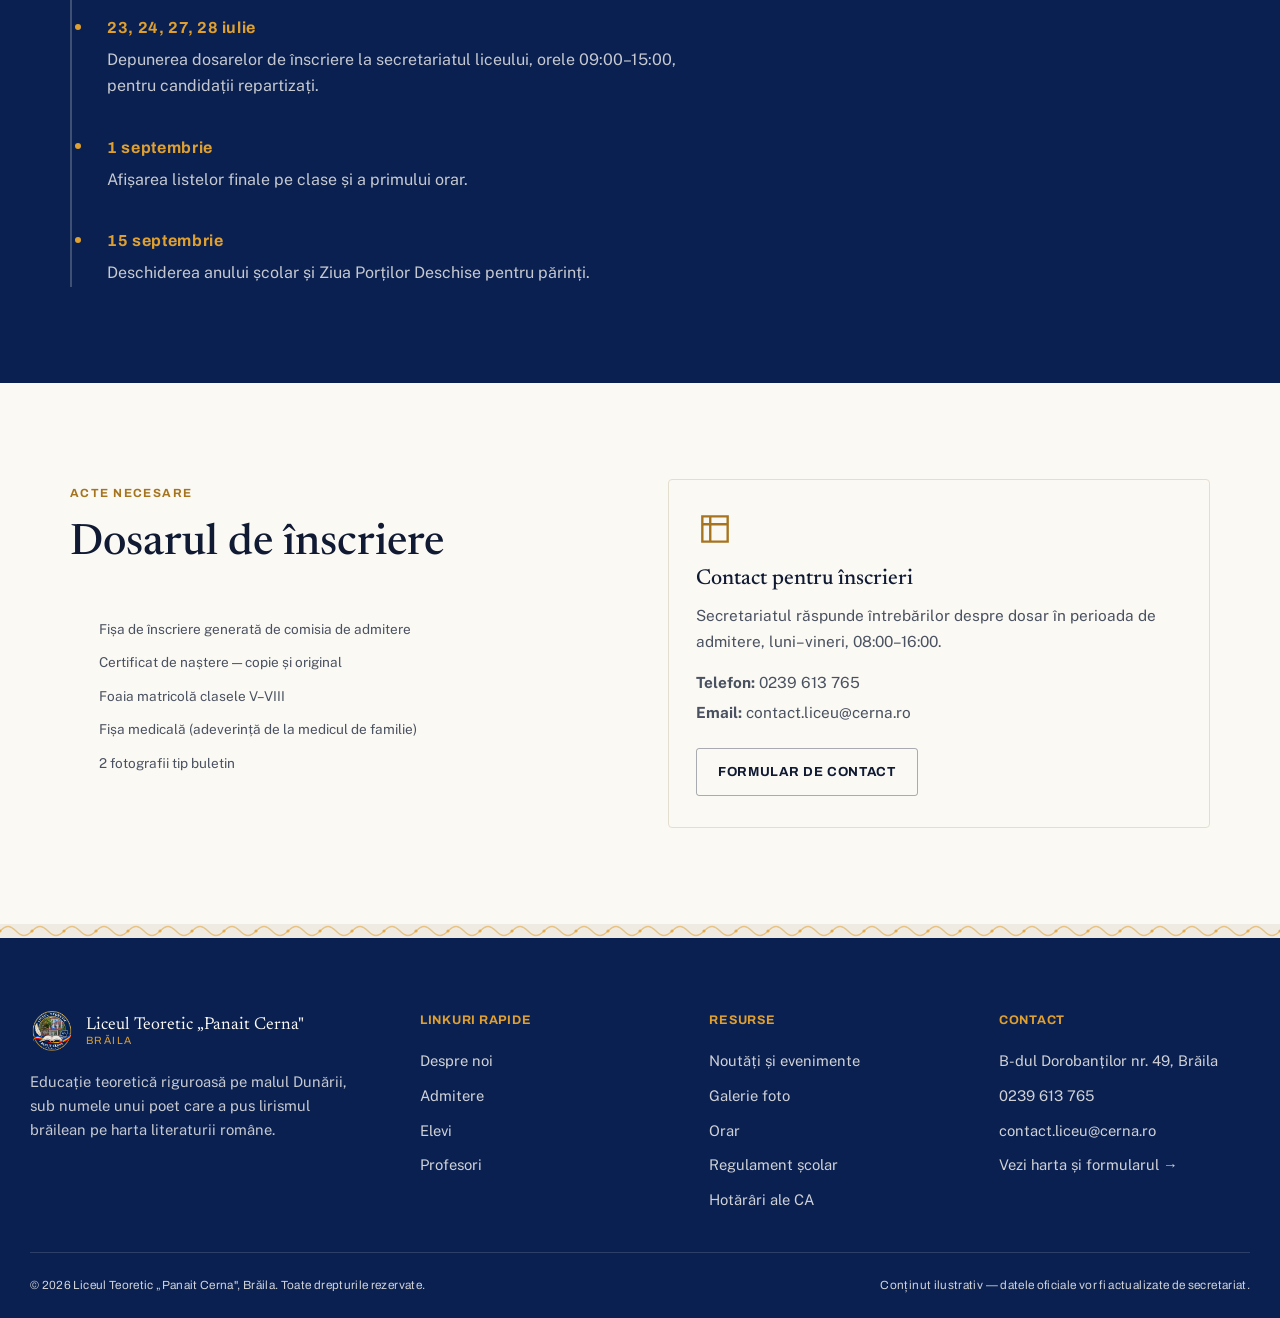
==== commit 588f1856: "Adaug sincronizare automata comunicate edu.ro (GitHub Actions) si pagina Hotarari CA" ====
--- a/admitere.html
+++ b/admitere.html
@@ -163,6 +163,7 @@
         <li><a href="galerie.html">Galerie foto</a></li>
         <li><a href="elevi.html#orar">Orar</a></li>
         <li><a href="elevi.html#regulament">Regulament școlar</a></li>
+        <li><a href="hotarari-ca.html">Hotărâri ale CA</a></li>
       </ul>
     </div>
     <div>
--- a/assets/style.css
+++ b/assets/style.css
@@ -317,6 +317,14 @@
 .footer-about .brand{ margin-bottom:1rem; }
 .footer-bottom{ border-top:1px solid color-mix(in srgb, var(--paper) 14%, transparent); padding:1.4rem 0; display:flex; justify-content:space-between; flex-wrap:wrap; gap:.8rem; font-family:var(--font-label); font-size:.74rem; letter-spacing:.03em; }
 
+/* ---------- edu.ro feed ---------- */
+.edu-feed{ list-style:none; margin:0; padding:0; display:flex; flex-direction:column; gap:1rem; }
+.edu-feed li{ padding:1.1rem 1.3rem; border:1px solid var(--stone-dim); border-radius:3px; background:var(--paper); display:flex; justify-content:space-between; gap:1rem; align-items:baseline; flex-wrap:wrap; }
+.edu-feed a{ font-weight:600; color:var(--ink); }
+.edu-feed a:hover{ color:var(--brass-deep); }
+.edu-feed .date{ font-family:var(--font-label); font-size:.72rem; letter-spacing:.03em; color:var(--ink-soft); white-space:nowrap; }
+.edu-feed-note{ font-size:.82rem; color:var(--ink-soft); margin-top:1rem; }
+
 /* ---------- reveal on scroll ---------- */
 .reveal{ opacity:0; transform:translateY(16px); transition:opacity .6s ease, transform .6s ease; }
 .reveal.is-visible{ opacity:1; transform:none; }
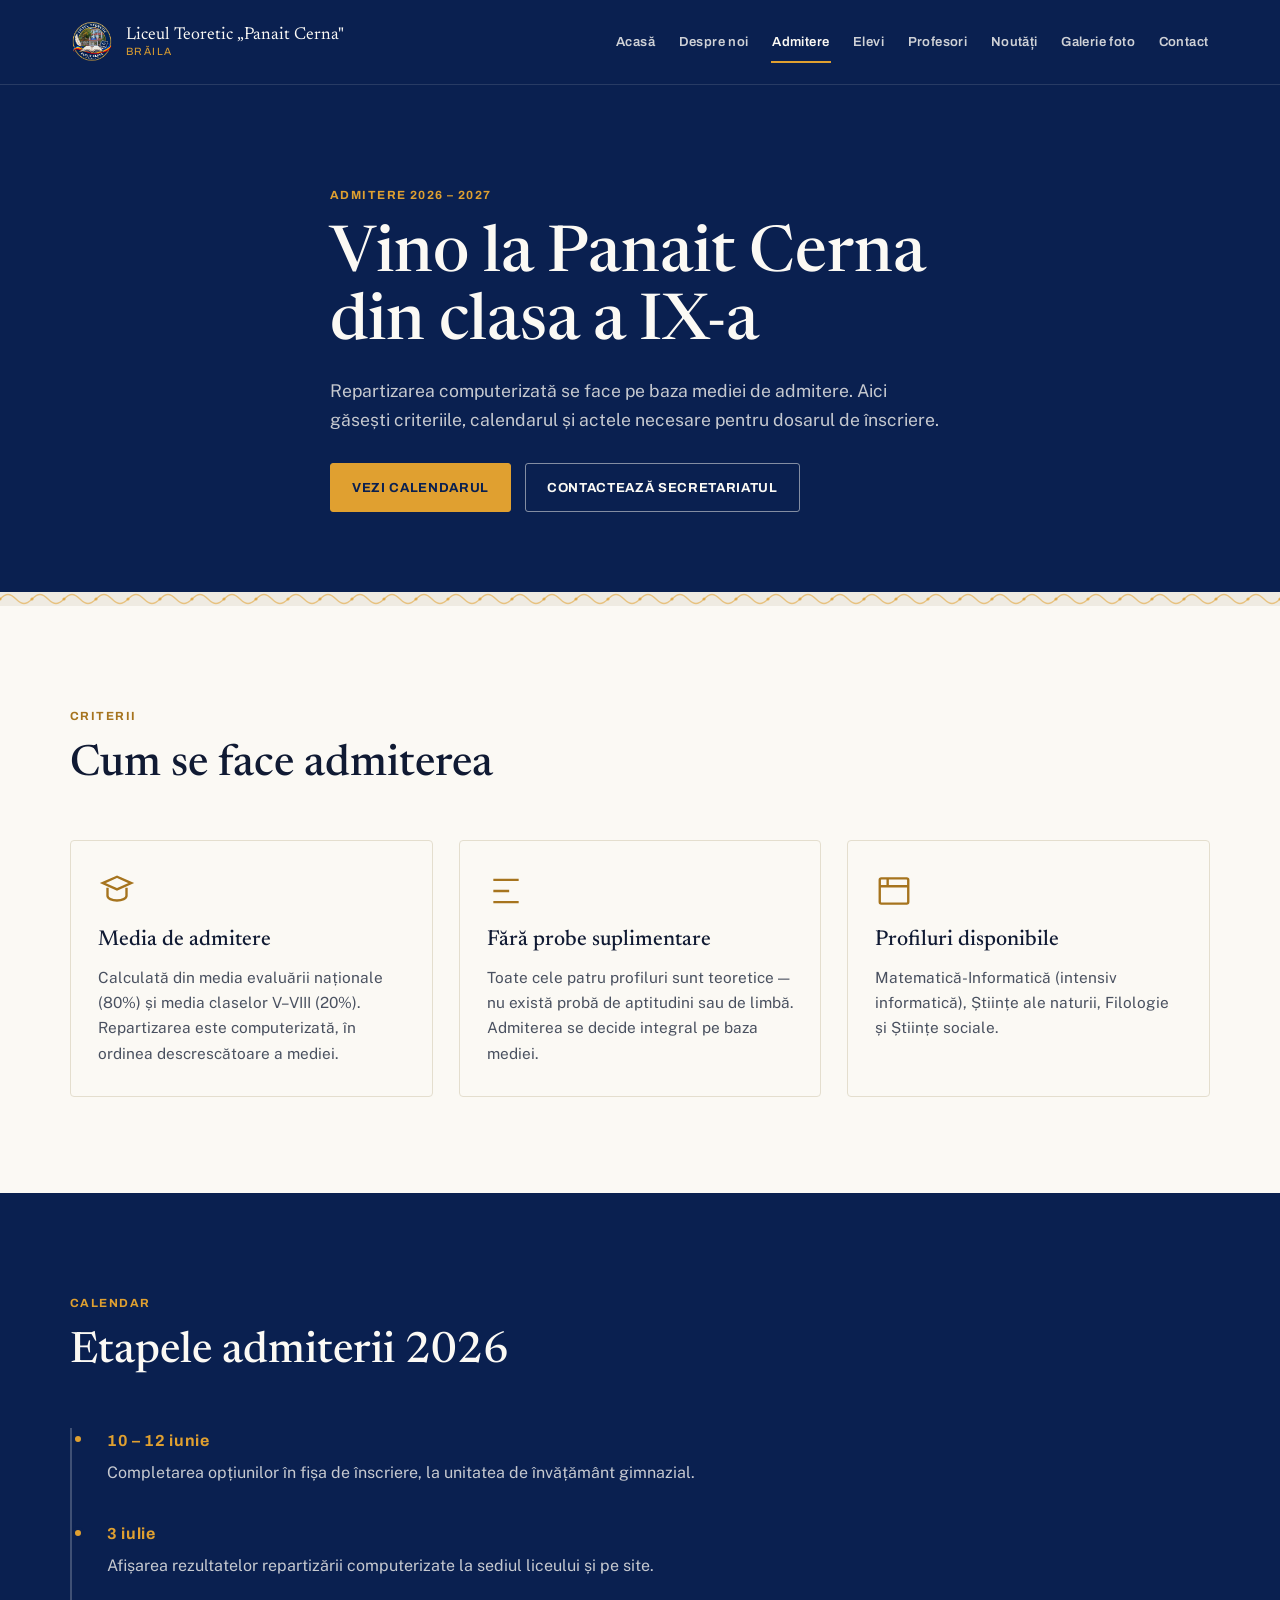
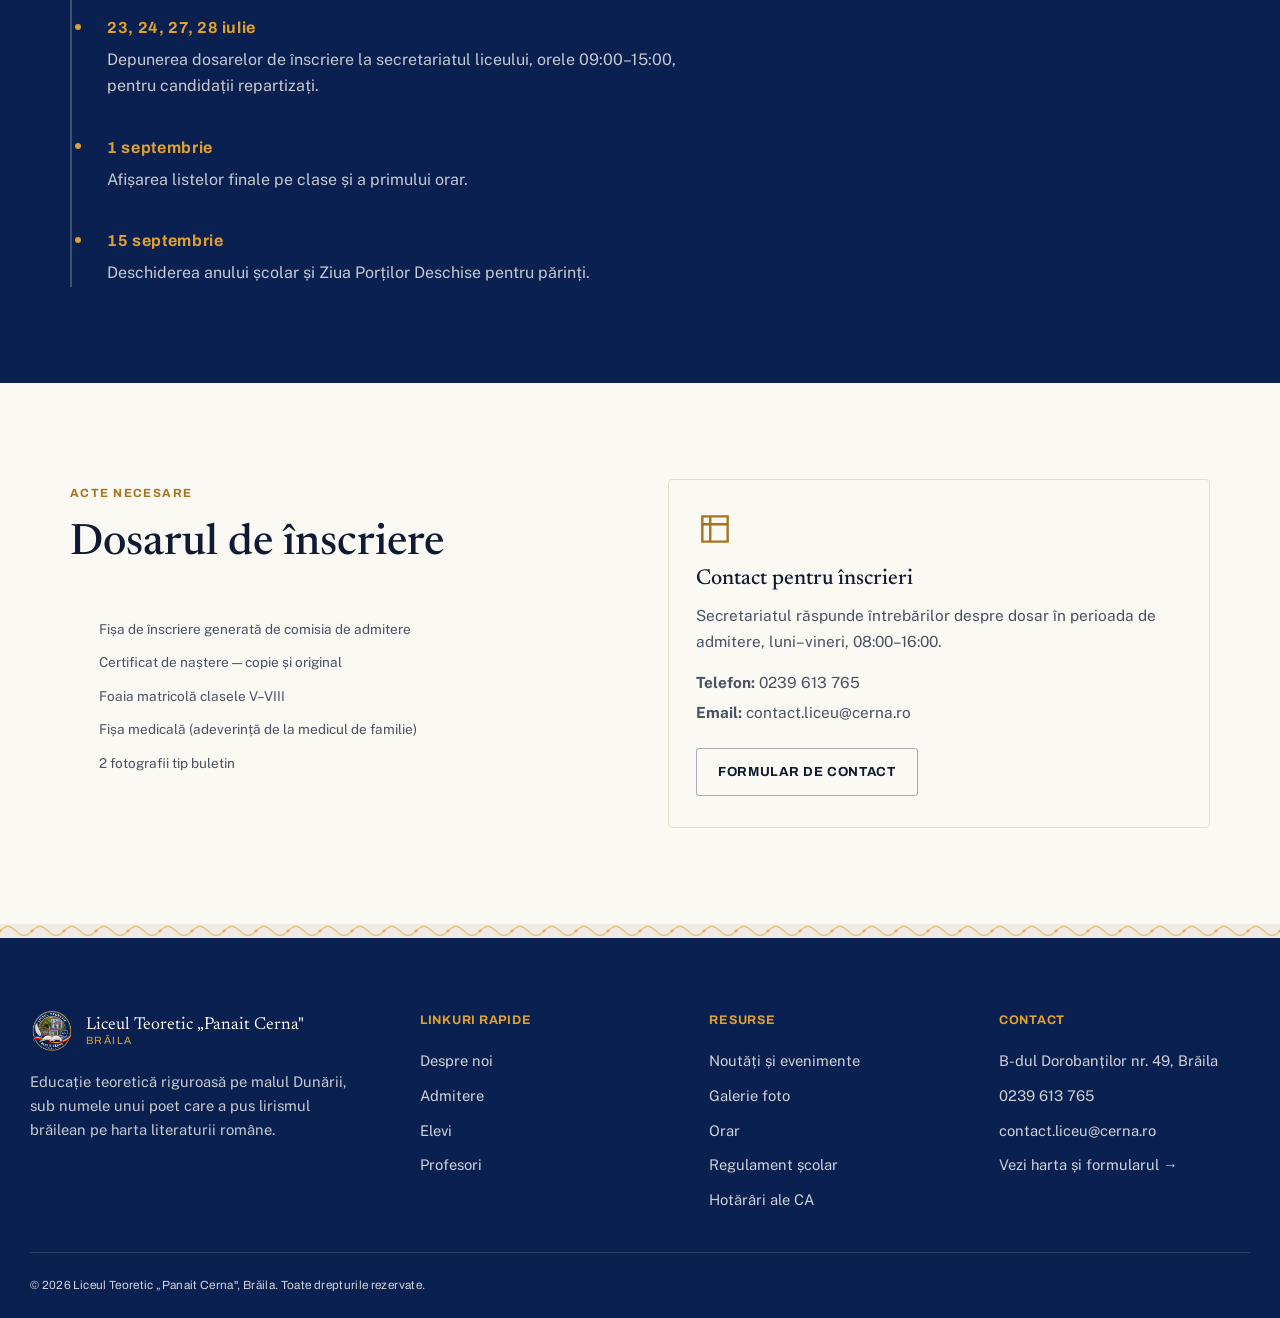
==== commit a1296dc4: "Elimin mentiunile despre lipsa RSS-ului si nota de continut ilustrativ din footer" ====
--- a/admitere.html
+++ b/admitere.html
@@ -178,7 +178,6 @@
   </div>
   <div class="container footer-bottom">
     <span>© 2026 Liceul Teoretic „Panait Cerna", Brăila. Toate drepturile rezervate.</span>
-    <span>Conținut ilustrativ — datele oficiale vor fi actualizate de secretariat.</span>
   </div>
 </footer>
 <script src="assets/main.js"></script>
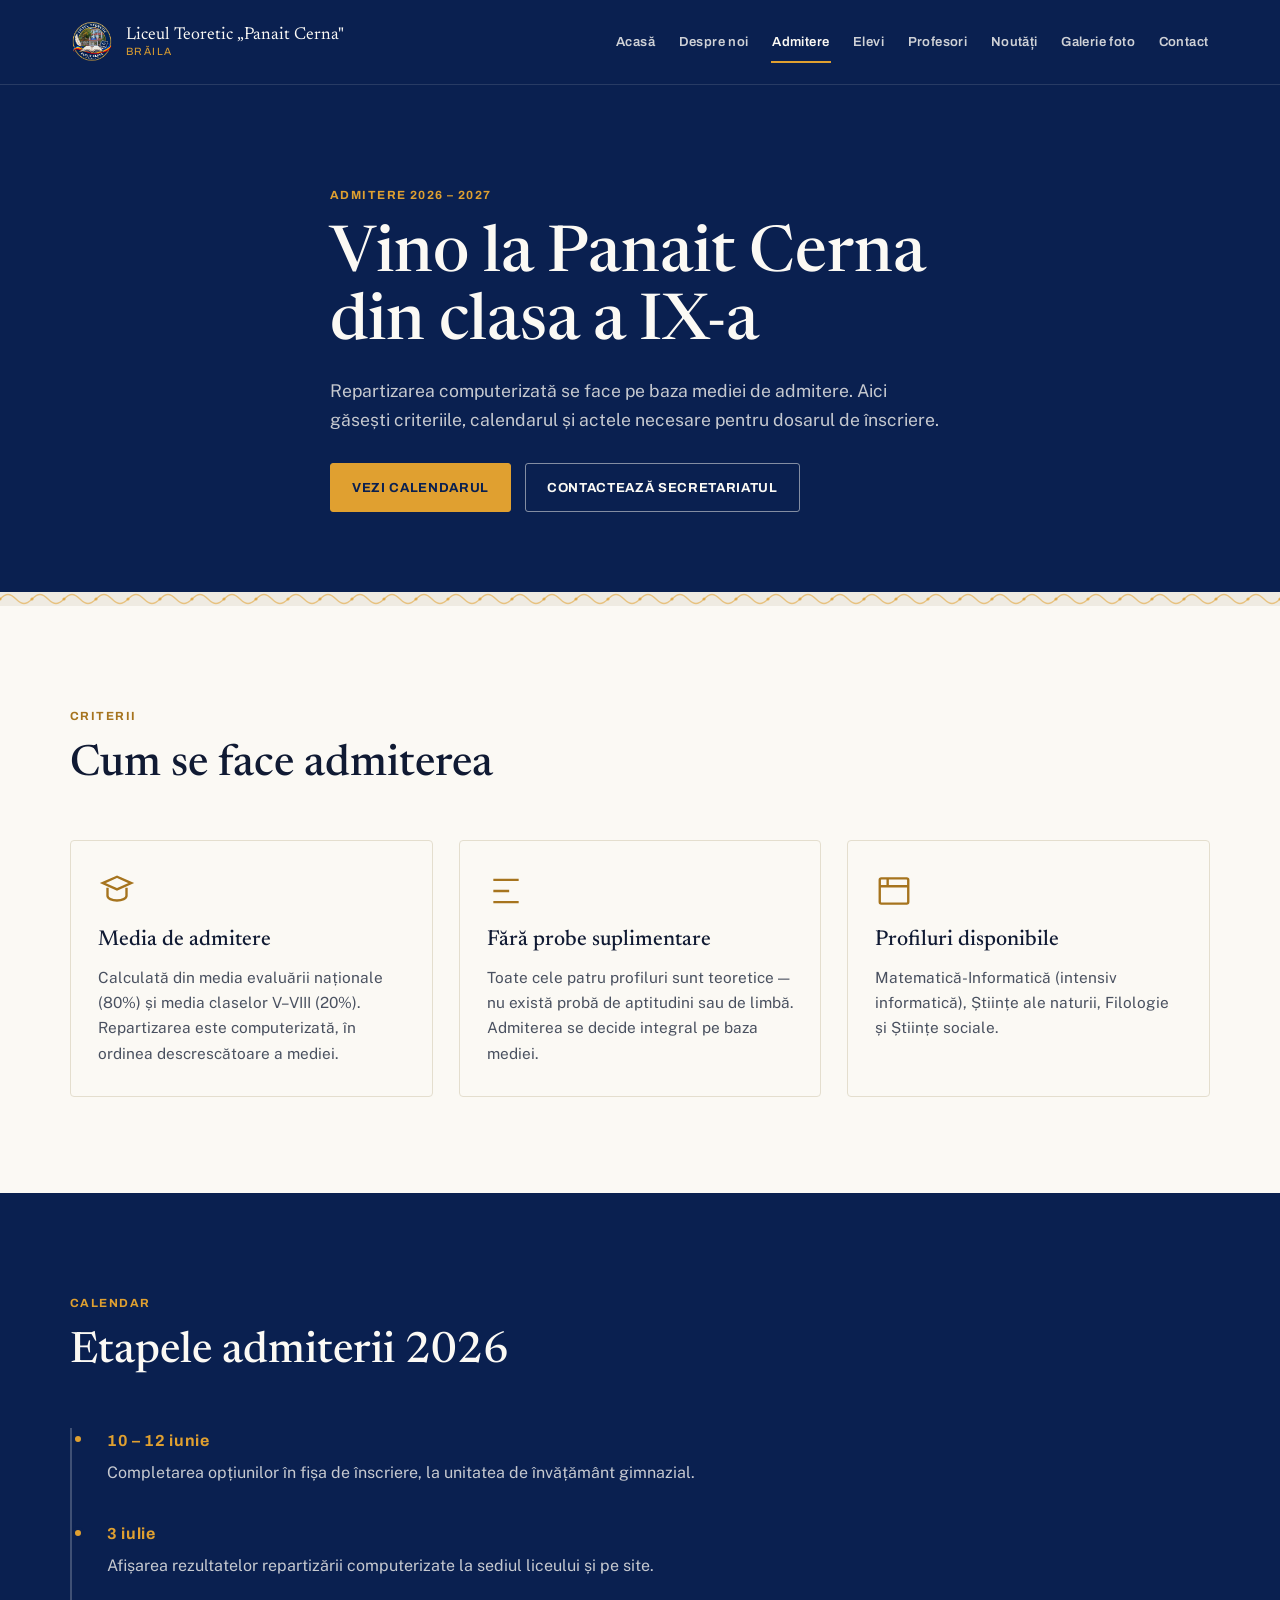
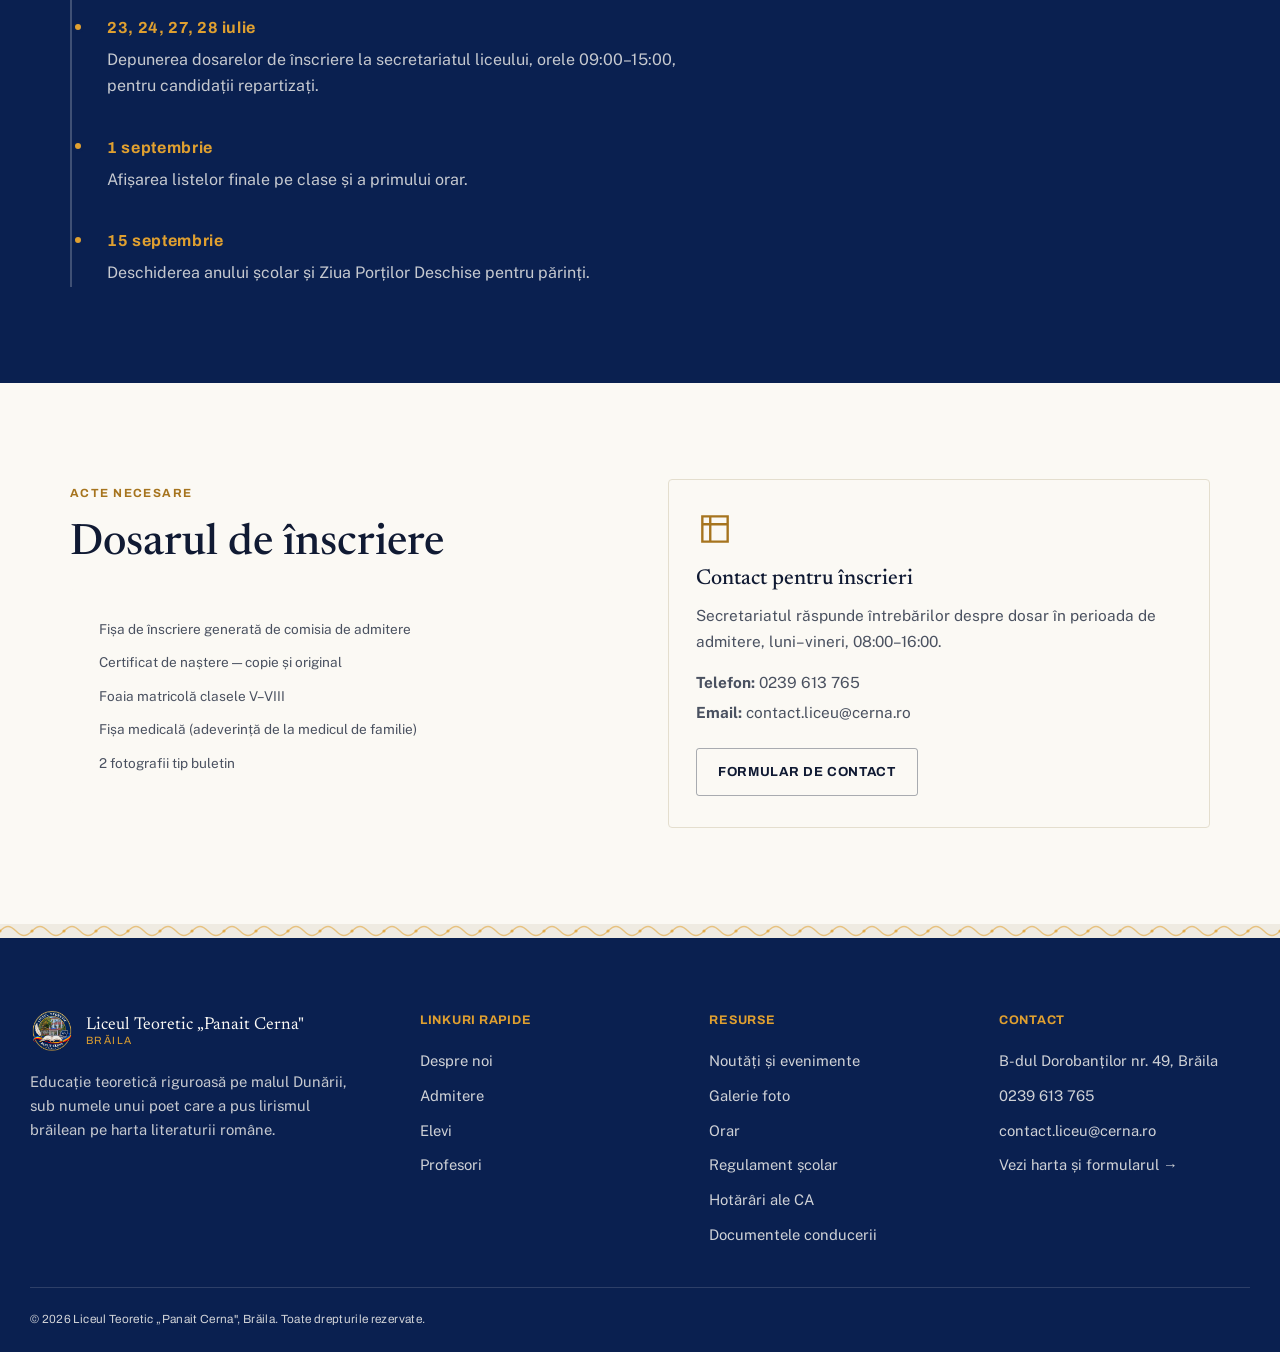
==== commit 67dd3678: "Adaug pagina Documentele conducerii (PDI, plan managerial, regulamente, rapoarte)" ====
--- a/admitere.html
+++ b/admitere.html
@@ -164,6 +164,7 @@
         <li><a href="elevi.html#orar">Orar</a></li>
         <li><a href="elevi.html#regulament">Regulament școlar</a></li>
         <li><a href="hotarari-ca.html">Hotărâri ale CA</a></li>
+        <li><a href="documente.html">Documentele conducerii</a></li>
       </ul>
     </div>
     <div>
--- a/assets/style.css
+++ b/assets/style.css
@@ -261,7 +261,9 @@
 .dept h3{ margin-bottom:1rem; padding-bottom:1rem; border-bottom:1px dashed var(--stone-dim); }
 .dept ul{ list-style:none; margin:0; padding:0; display:flex; flex-direction:column; gap:.7rem; }
 .dept li{ display:flex; justify-content:space-between; gap:1rem; font-size:.92rem; }
-.dept li span:last-child{ color:var(--ink-soft); font-size:.85rem; text-align:right; }
+.dept li span:last-child{ color:var(--ink-soft); font-size:.85rem; text-align:right; white-space:nowrap; }
+.dept a{ font-weight:600; color:var(--ink); }
+.dept a:hover{ color:var(--brass-deep); }
 
 /* ---------- gallery ---------- */
 .gallery-grid{ display:grid; grid-template-columns:repeat(3,1fr); gap:1.2rem; }
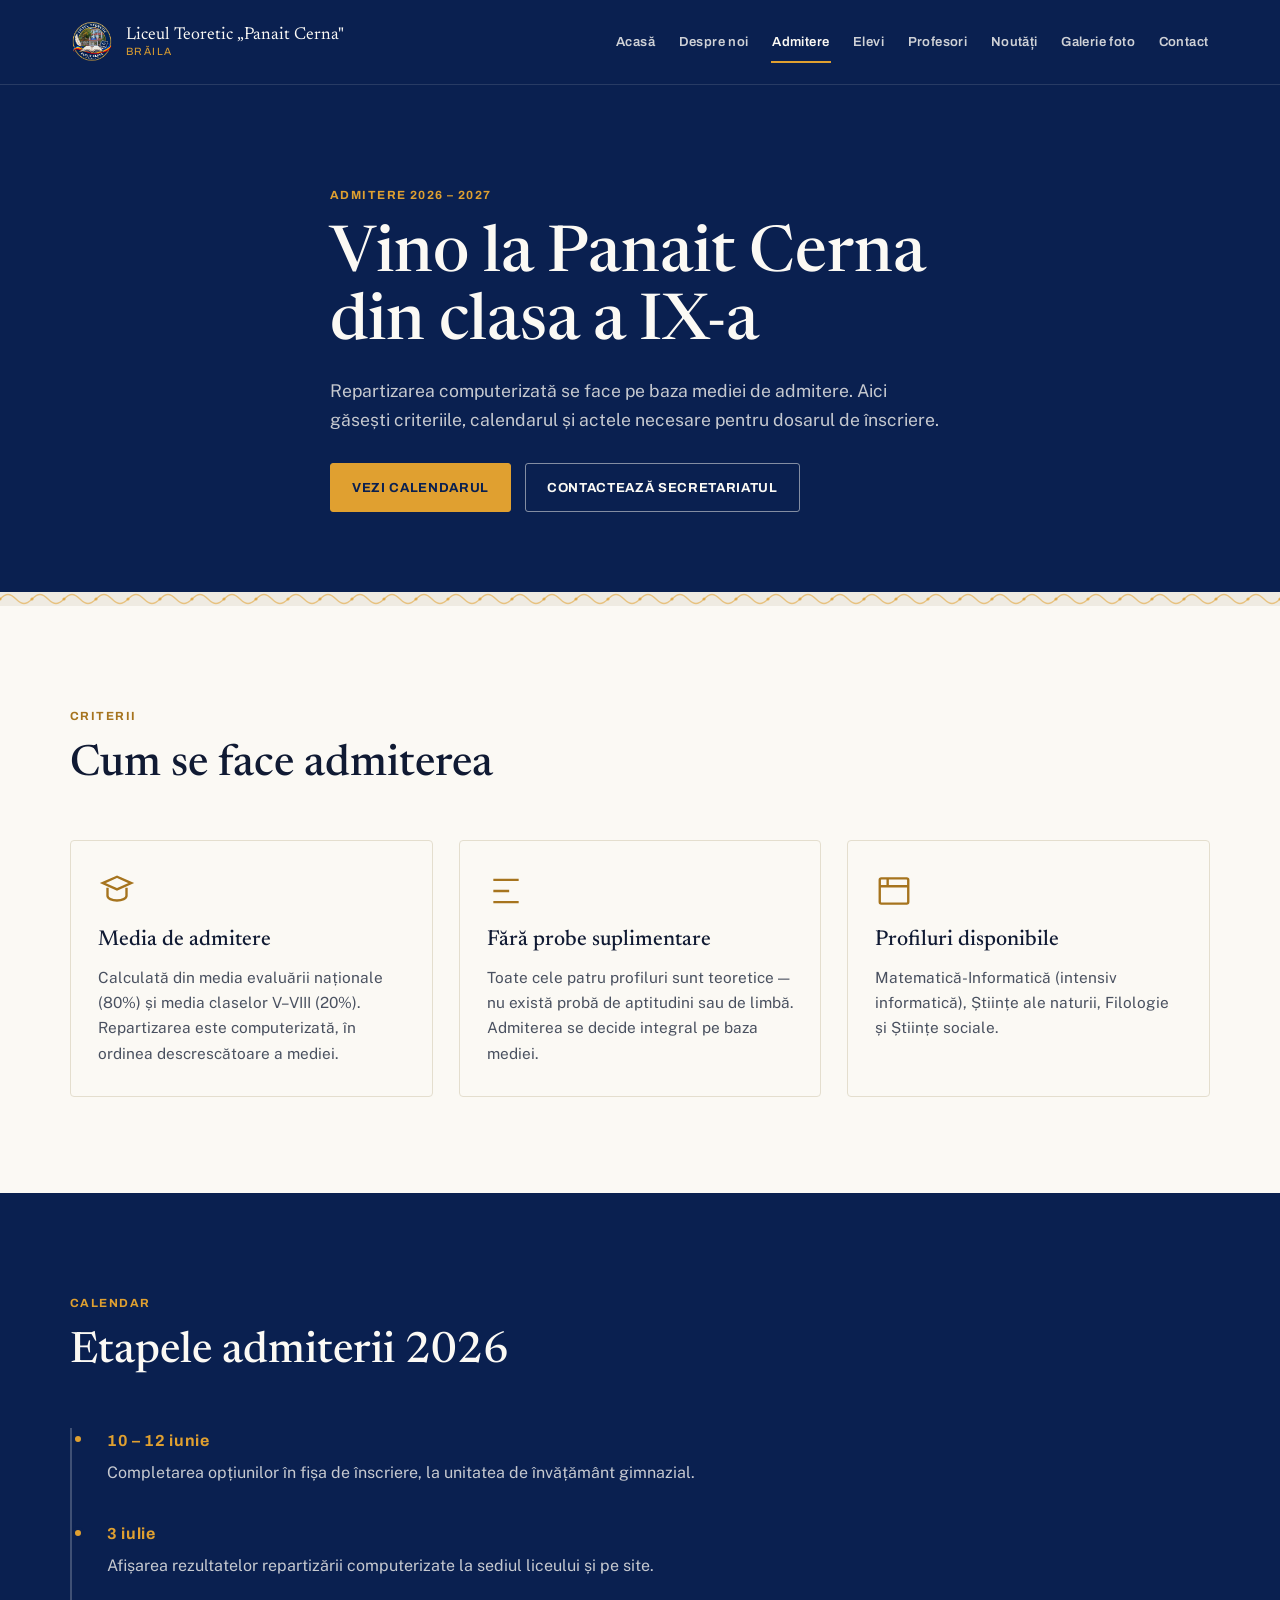
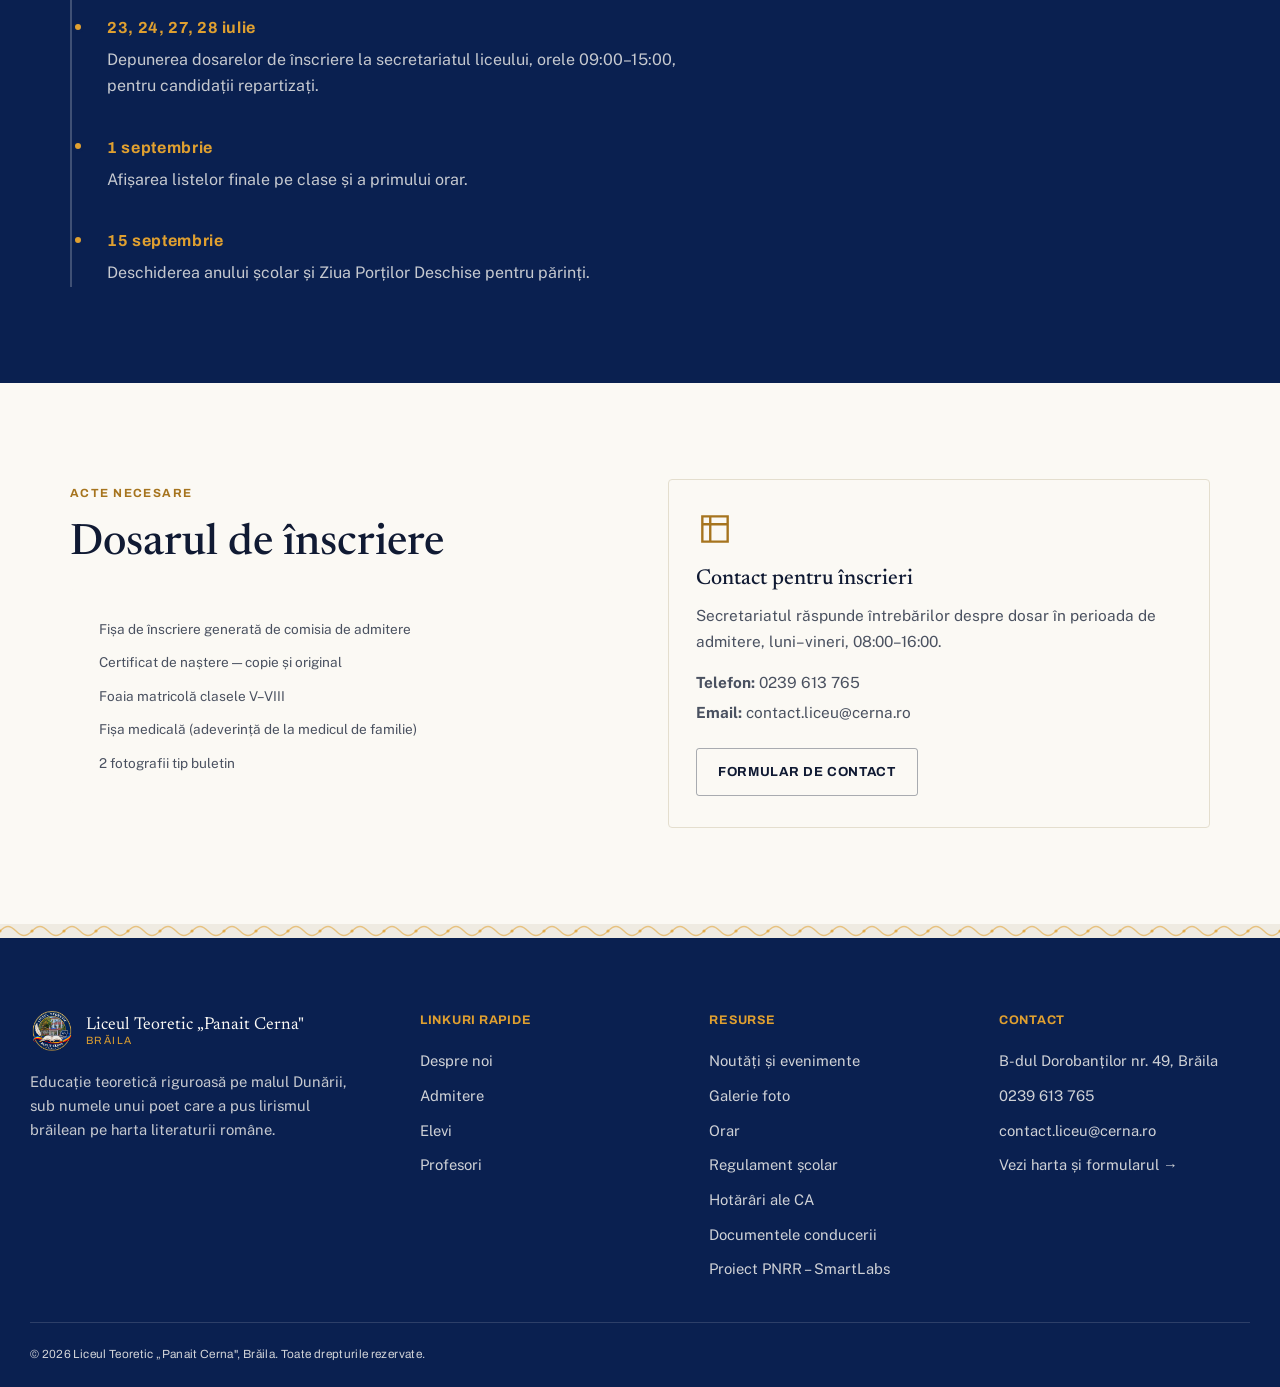
==== commit 7a627b56: "Adaug pagina proiectului PNRR SmartLabs (obligatoriu de vizibilitate) cu documente si poze reale" ====
--- a/admitere.html
+++ b/admitere.html
@@ -165,6 +165,7 @@
         <li><a href="elevi.html#regulament">Regulament școlar</a></li>
         <li><a href="hotarari-ca.html">Hotărâri ale CA</a></li>
         <li><a href="documente.html">Documentele conducerii</a></li>
+        <li><a href="pnrr-smartlabs.html">Proiect PNRR – SmartLabs</a></li>
       </ul>
     </div>
     <div>
--- a/assets/style.css
+++ b/assets/style.css
@@ -265,6 +265,10 @@
 .dept a{ font-weight:600; color:var(--ink); }
 .dept a:hover{ color:var(--brass-deep); }
 
+.staff-list{ columns:2; column-gap:2.5rem; list-style:none; margin:0; padding:0; }
+.staff-list li{ padding:.6rem 0; border-bottom:1px solid var(--stone-dim); break-inside:avoid; font-size:.96rem; }
+@media (max-width:640px){ .staff-list{ columns:1; } }
+
 /* ---------- gallery ---------- */
 .gallery-grid{ display:grid; grid-template-columns:repeat(3,1fr); gap:1.2rem; }
 @media (max-width:860px){ .gallery-grid{ grid-template-columns:repeat(2,1fr); } }
